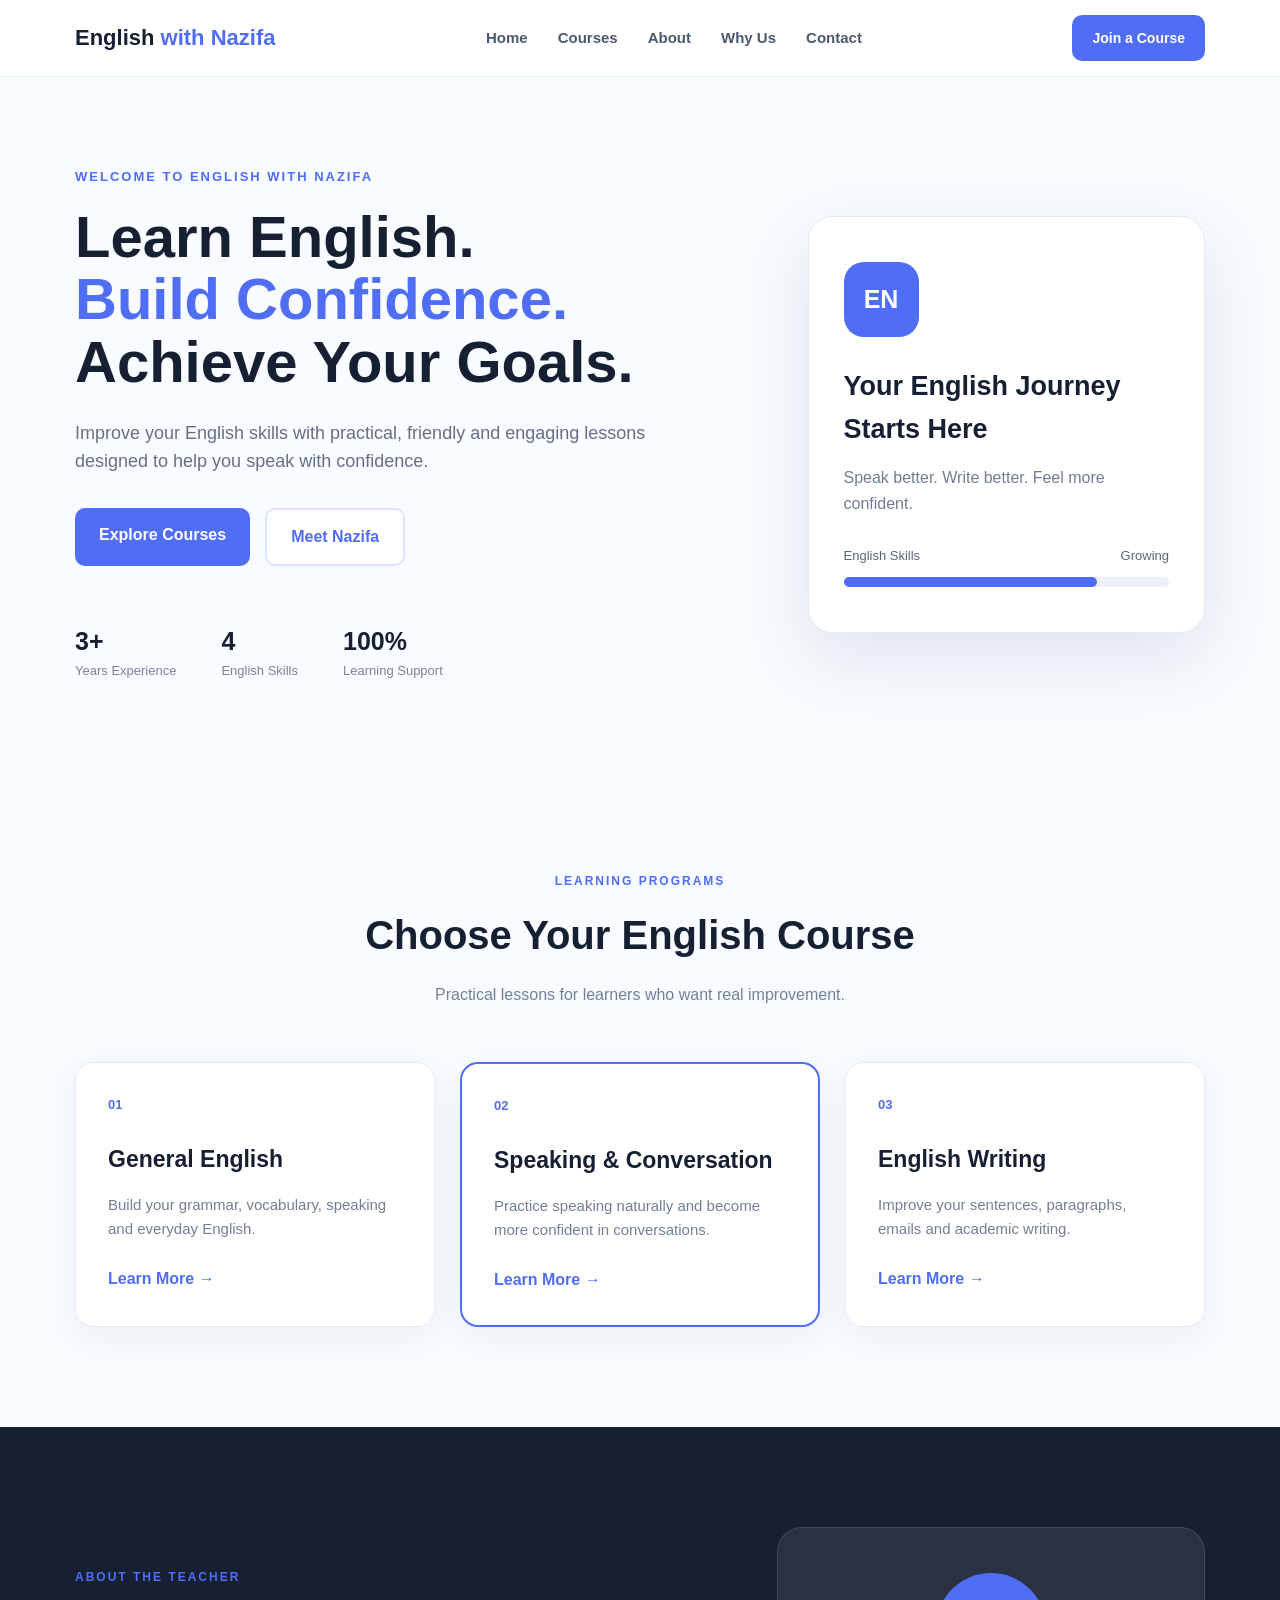
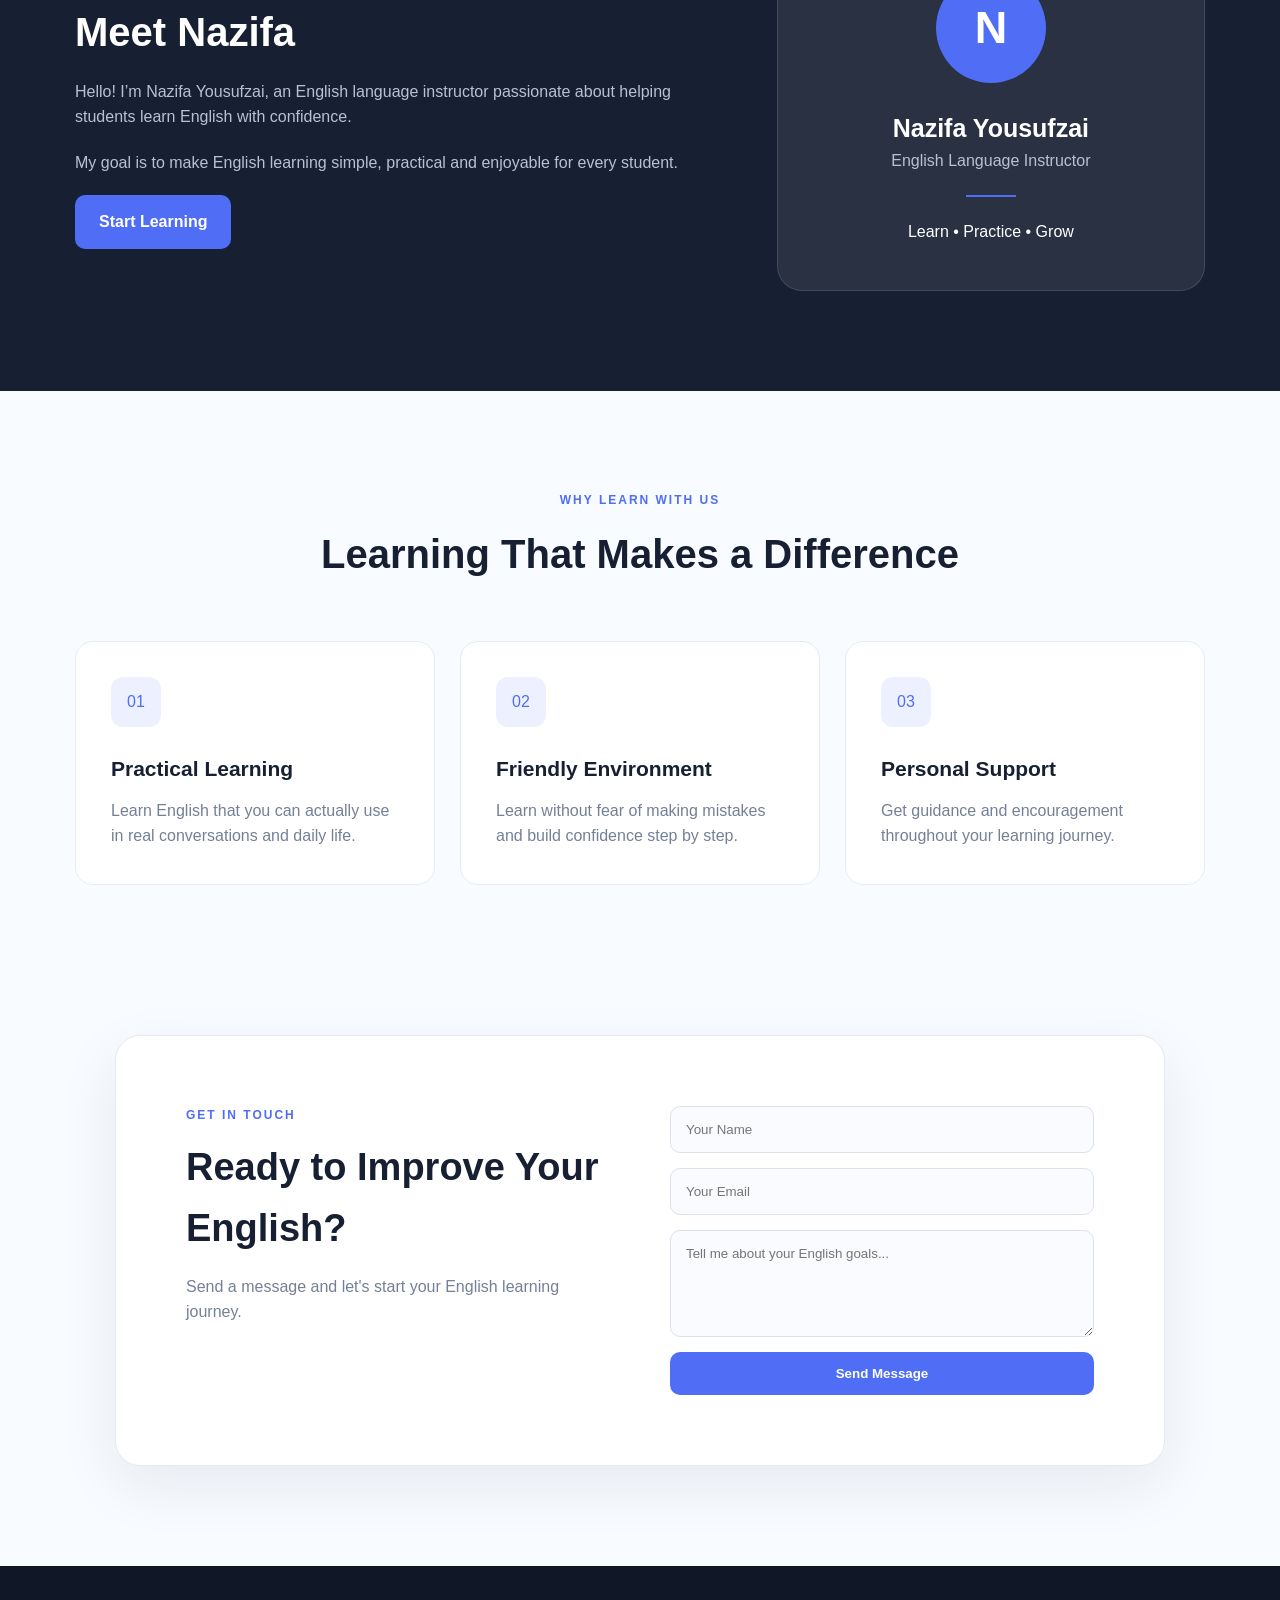
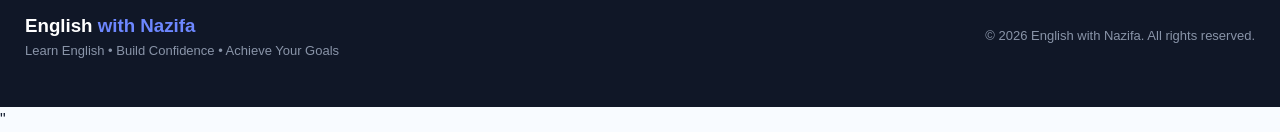
==== index.html @ 791218b2 "Add files via upload" ====
<!DOCTYPE html>
<html lang="en">
<head>
    <meta charset="UTF-8">
    <meta name="viewport" content="width=device-width, initial-scale=1.0">

    <title>English with Nazifa</title>

    <link rel="stylesheet" href="style.css">
</head>

<body>

    <!-- Navigation -->
    <header class="header">
        <nav class="navbar">

            <a href="#" class="logo">
                English <span>with Nazifa</span>
            </a>

            <ul class="nav-links">
                <li><a href="#home">Home</a></li>
                <li><a href="#courses">Courses</a></li>
                <li><a href="#about">About</a></li>
                <li><a href="#features">Why Us</a></li>
                <li><a href="#contact">Contact</a></li>
            </ul>
            <button class="menu-toggle" aria-label="open Menu">
                <a href="#Courses" class="nav-button"> Join Course</a>
            </button>

            <a href="#contact" class="nav-button">
                Join a Course
            </a>

        </nav>
    </header>


    <!-- Hero Section -->
    <main>

        <section id="home" class="hero">

            <div class="hero-content">

                <p class="small-title">
                    WELCOME TO ENGLISH WITH NAZIFA
                </p>

                <h1>
                    Learn English.
                    <span>Build Confidence.</span>
                    Achieve Your Goals.
                </h1>

                <p class="hero-text">
                    Improve your English skills with practical,
                    friendly and engaging lessons designed to help
                    you speak with confidence.
                </p>

                <div class="hero-buttons">

                    <a href="#courses" class="btn primary-btn">
                        Explore Courses
                    </a>

                    <a href="#about" class="btn secondary-btn">
                        Meet Nazifa
                    </a>

                </div>

                <div class="hero-stats">

                    <div>
                        <strong>3+</strong>
                        <span>Years Experience</span>
                    </div>

                    <div>
                        <strong>4</strong>
                        <span>English Skills</span>
                    </div>

                    <div>
                        <strong>100%</strong>
                        <span>Learning Support</span>
                    </div>

                </div>

            </div>


            <div class="hero-card">

                <div class="card-icon">
                    EN
                </div>

                <h3>
                    Your English Journey Starts Here
                </h3>

                <p>
                    Speak better. Write better.
                    Feel more confident.
                </p>

                <div class="progress-box">

                    <div class="progress-title">
                        <span>English Skills</span>
                        <span>Growing</span>
                    </div>

                    <div class="progress">
                        <div class="progress-bar"></div>
                    </div>

                </div>

            </div>

        </section>


        <!-- Courses -->
        <section id="courses" class="section">

            <div class="section-heading">

                <p class="section-label">
                    LEARNING PROGRAMS
                </p>

                <h2>
                    Choose Your English Course
                </h2>

                <p>
                    Practical lessons for learners who want
                    real improvement.
                </p>

            </div>


            <div class="courses-grid">

                <article class="course-card">

                    <div class="course-number">
                        01
                    </div>

                    <h3>
                        General English
                    </h3>

                    <p>
                        Build your grammar, vocabulary,
                        speaking and everyday English.
                    </p>

                    <a href="#contact">
                        Learn More →
                    </a>

                </article>


                <article class="course-card featured">

                    <div class="course-number">
                        02
                    </div>

                    <h3>
                        Speaking & Conversation
                    </h3>

                    <p>
                        Practice speaking naturally and
                        become more confident in conversations.
                    </p>

                    <a href="#contact">
                        Learn More →
                    </a>

                </article>


                <article class="course-card">

                    <div class="course-number">
                        03
                    </div>

                    <h3>
                        English Writing
                    </h3>

                    <p>
                        Improve your sentences, paragraphs,
                        emails and academic writing.
                    </p>

                    <a href="#contact">
                        Learn More →
                    </a>

                </article>

            </div>

        </section>


        <!-- About -->
        <section id="about" class="about-section">

            <div class="about-content">

                <p class="section-label">
                    ABOUT THE TEACHER
                </p>

                <h2>
                    Meet Nazifa
                </h2>

                <p>
                    Hello! I’m Nazifa Yousufzai, an English
                    language instructor passionate about helping
                    students learn English with confidence.
                </p>

                <p>
                    My goal is to make English learning simple,
                    practical and enjoyable for every student.
                </p>

                <a href="#contact" class="btn primary-btn">
                    Start Learning
                </a>

            </div>


            <div class="about-card">

                <div class="teacher-circle">
                    N
                </div>

                <h3>
                    Nazifa Yousufzai
                </h3>

                <p>
                    English Language Instructor
                </p>

                <div class="teacher-line"></div>

                <span>
                    Learn • Practice • Grow
                </span>

            </div>

        </section>


        <!-- Why Us -->
        <section id="features" class="section">

            <div class="section-heading">

                <p class="section-label">
                    WHY LEARN WITH US
                </p>

                <h2>
                    Learning That Makes a Difference
                </h2>

            </div>


            <div class="features-grid">

                <div class="feature">

                    <div class="feature-icon">
                        01
                    </div>

                    <h3>
                        Practical Learning
                    </h3>

                    <p>
                        Learn English that you can actually
                        use in real conversations and daily life.
                    </p>

                </div>


                <div class="feature">

                    <div class="feature-icon">
                        02
                    </div>

                    <h3>
                        Friendly Environment
                    </h3>

                    <p>
                        Learn without fear of making mistakes
                        and build confidence step by step.
                    </p>

                </div>


                <div class="feature">

                    <div class="feature-icon">
                        03
                    </div>

                    <h3>
                        Personal Support
                    </h3>

                    <p>
                        Get guidance and encouragement throughout
                        your learning journey.
                    </p>

                </div>

            </div>

        </section>


        <!-- Contact -->
        <section id="contact" class="contact-section">

            <div class="contact-content">

                <p class="section-label">
                    GET IN TOUCH
                </p>

                <h2>
                    Ready to Improve Your English?
                </h2>

                <p>
                    Send a message and let's start your
                    English learning journey.
                </p>

            </div>


            <form class="contact-form">

                <input
                    type="text"
                    placeholder="Your Name"
                    required
                >

                <input
                    type="email"
                    placeholder="Your Email"
                    required
                >

                <textarea
                    placeholder="Tell me about your English goals..."
                    rows="5"
                    required
                ></textarea>

                <button type="submit" class="btn primary-btn">
                    Send Message
                </button>

            </form>

        </section>

    </main>


    <!-- Footer -->
    <footer class="footer">

        <div>
            <h3>
                English <span>with Nazifa</span>
            </h3>

            <p>
                Learn English • Build Confidence •
                Achieve Your Goals
            </p>
        </div>

        <p class="copyright">
            © 2026 English with Nazifa. All rights reserved.
        </p>

    </footer>


    <script src="script.js"></script> 


</body>
</html>"
---- style.css ----
* {
    margin: 0;
    padding: 0;
    box-sizing: border-box;
}

html {
    scroll-behavior: smooth;
}

body {
    font-family: Arial, Helvetica, sans-serif;
    background: #f8fbff;
    color: #172033;
    line-height: 1.6;
}

.header {
    background: white;
    border-bottom: 1px solid #e8eef7;
    position: sticky;
    top: 0;
    z-index: 1000;
}

.navbar {
    max-width: 1180px;
    margin: auto;
    min-height: 76px;
    padding: 0 25px;
    display: flex;
    align-items: center;
    justify-content: space-between;
    gap: 25px;
}

.logo {
    text-decoration: none;
    color: #172033;
    font-size: 22px;
    font-weight: 800;
}

.logo span {
    color: #4f6df5;
}

.nav-links {
    list-style: none;
    display: flex;
    gap: 30px;
}

.nav-links a {
    text-decoration: none;
    color: #4c5870;
    font-size: 15px;
    font-weight: 600;
}

.nav-links a:hover {
    color: #4f6df5;
}

.nav-button {
    text-decoration: none;
    background: #4f6df5;
    color: white;
    padding: 12px 20px;
    border-radius: 10px;
    font-size: 14px;
    font-weight: 700;
}

.hero {
    max-width: 1180px;
    min-height: 650px;
    margin: auto;
    padding: 90px 25px;
    display: grid;
    grid-template-columns: 1.25fr 0.75fr;
    align-items: center;
    gap: 70px;
}

.small-title {
    color: #4f6df5;
    font-size: 13px;
    font-weight: 800;
    letter-spacing: 2px;
    margin-bottom: 18px;
}

.hero h1 {
    color: #172033;
    font-size: 58px;
    line-height: 1.08;
    margin-bottom: 25px;
}

.hero h1 span {
    color: #4f6df5;
    display: block;
}

.hero-text {
    max-width: 590px;
    color: #667085;
    font-size: 18px;
    margin-bottom: 32px;
}

.hero-buttons {
    display: flex;
    gap: 15px;
}

.btn {
    display: inline-block;
    text-decoration: none;
    border-radius: 10px;
    padding: 14px 24px;
    font-weight: 700;
}

.primary-btn {
    background: #4f6df5;
    color: white;
}

.secondary-btn {
    background: white;
    color: #4f6df5;
    border: 2px solid #dce4ff;
}

.hero-stats {
    display: flex;
    gap: 45px;
    margin-top: 55px;
}

.hero-stats div {
    display: flex;
    flex-direction: column;
}

.hero-stats strong {
    font-size: 25px;
}

.hero-stats span {
    color: #7a8498;
    font-size: 13px;
}

.hero-card {
    background: white;
    border: 1px solid #e5eaf3;
    border-radius: 25px;
    padding: 45px 35px;
    box-shadow: 0 25px 70px rgba(39, 61, 100, 0.12);
}

.card-icon {
    width: 75px;
    height: 75px;
    display: flex;
    align-items: center;
    justify-content: center;
    border-radius: 20px;
    background: #4f6df5;
    color: white;
    font-size: 25px;
    font-weight: 800;
    margin-bottom: 28px;
}

.hero-card h3 {
    font-size: 27px;
    margin-bottom: 14px;
}

.hero-card p {
    color: #727d91;
    margin-bottom: 30px;
}

.progress-title {
    display: flex;
    justify-content: space-between;
    color: #59657a;
    font-size: 13px;
    margin-bottom: 10px;
}

.progress {
    height: 10px;
    background: #edf0f6;
    border-radius: 20px;
}

.progress-bar {
    width: 78%;
    height: 100%;
    background: #4f6df5;
    border-radius: 20px;
}

.section {
    max-width: 1180px;
    margin: auto;
    padding: 100px 25px;
}

.section-heading {
    max-width: 680px;
    margin: 0 auto 55px;
    text-align: center;
}

.section-label {
    color: #4f6df5;
    font-size: 12px;
    font-weight: 800;
    letter-spacing: 2px;
    margin-bottom: 12px;
}

.section-heading h2,
.about-content h2,
.contact-content h2 {
    font-size: 40px;
    margin-bottom: 15px;
}

.section-heading > p:last-child {
    color: #748096;
}

.courses-grid {
    display: grid;
    grid-template-columns: repeat(3, 1fr);
    gap: 25px;
}

.course-card {
    background: white;
    border: 1px solid #e6ebf4;
    border-radius: 18px;
    padding: 32px;
    box-shadow: 0 10px 35px rgba(30, 50, 80, 0.06);
}

.course-card.featured {
    border: 2px solid #4f6df5;
}

.course-number {
    color: #4f6df5;
    font-size: 13px;
    font-weight: 800;
    margin-bottom: 25px;
}

.course-card h3 {
    font-size: 23px;
    margin-bottom: 15px;
}

.course-card p {
    color: #737f93;
    font-size: 15px;
    margin-bottom: 25px;
}

.course-card a {
    color: #4f6df5;
    text-decoration: none;
    font-weight: 700;
}

.about-section {
    background: #172033;
    color: white;
    padding: 100px max(25px, calc((100% - 1130px) / 2));
    display: grid;
    grid-template-columns: 1fr 0.7fr;
    gap: 90px;
    align-items: center;
}

.about-content h2 {
    color: white;
}

.about-content > p:not(.section-label) {
    color: #b9c1d1;
    margin-bottom: 20px;
}

.about-card {
    background: rgba(255,255,255,0.08);
    border: 1px solid rgba(255,255,255,0.12);
    border-radius: 25px;
    padding: 45px;
    text-align: center;
}

.teacher-circle {
    width: 110px;
    height: 110px;
    margin: auto auto 25px;
    display: flex;
    align-items: center;
    justify-content: center;
    border-radius: 50%;
    background: #4f6df5;
    color: white;
    font-size: 45px;
    font-weight: 800;
}

.about-card h3 {
    font-size: 25px;
}

.about-card p {
    color: #b9c1d1;
}

.teacher-line {
    width: 50px;
    height: 2px;
    background: #4f6df5;
    margin: 22px auto;
}

.features-grid {
    display: grid;
    grid-template-columns: repeat(3, 1fr);
    gap: 25px;
}

.feature {
    background: white;
    border: 1px solid #e6ebf4;
    border-radius: 18px;
    padding: 35px;
}

.feature-icon {
    width: 50px;
    height: 50px;
    display: flex;
    align-items: center;
    justify-content: center;
    background: #edf1ff;
    color: #4f6df5;
    border-radius: 12px;
    margin-bottom: 25px;
}

.feature h3 {
    font-size: 21px;
    margin-bottom: 12px;
}

.feature p {
    color: #748096;
}

.contact-section {
    max-width: 1050px;
    margin: 50px auto 100px;
    padding: 70px;
    background: white;
    border: 1px solid #e4e9f2;
    border-radius: 25px;
    box-shadow: 0 20px 60px rgba(30,50,80,0.08);
    display: grid;
    grid-template-columns: 1fr 1fr;
    gap: 60px;
}

.contact-content h2 {
    font-size: 38px;
}

.contact-content > p:last-child {
    color: #748096;
}

.contact-form {
    display: flex;
    flex-direction: column;
    gap: 15px;
}

.contact-form input,
.contact-form textarea {
    width: 100%;
    padding: 15px;
    border: 1px solid #dce2ec;
    border-radius: 10px;
    background: #fafbfe;
    font-family: inherit;
    outline: none;
}

.contact-form input:focus,
.contact-form textarea:focus {
    border-color: #4f6df5;
}

.contact-form button {
    cursor: pointer;
    border: none;
}

.footer {
    background: #101727;
    color: white;
    padding: 45px 25px;
    display: flex;
    justify-content: space-between;
    align-items: center;
}

.footer h3 span {
    color: #6d87ff;
}

.footer p {
    color: #8994a8;
    font-size: 13px;
}

@media (max-width: 900px) {

    .nav-links {
        display: none;
    }

    .hero {
        grid-template-columns: 1fr;
    }

    .courses-grid,
    .features-grid {
        grid-template-columns: 1fr;
    }

    .about-section {
        grid-template-columns: 1fr;
    }

    .contact-section {
        grid-template-columns: 1fr;
        margin: 50px 25px;
    }

    .footer {
        flex-direction: column;
        text-align: center;
        gap: 20px;
    }
}

@media (max-width: 600px) {

    .hero h1 {
        font-size: 40px;
    }

    .hero-stats {
        gap: 20px;
        flex-wrap: wrap;
    }

    .section {
        padding: 70px 20px;
    }

    .section-heading h2 {
        font-size: 32px;
    }

    .about-section {
        padding: 70px 20px;
    }

    .contact-section {
        padding: 35px 22px;
    }
}
/* Mobile Menu */

.menu-toggle {
    display: none;
    background: #4f6df5;
    color: white;
    border: none;
    font-size: 24px;
    width: 45px;
    height: 45px;
    border-radius: 10px;
    cursor: pointer;
}

@media (max-width: 900px) {

    .navbar {
        position: relative;
    }

    .menu-toggle {
        display: flex;
        align-items: center;
        justify-content: center;
    }

    .nav-links {
        position: absolute;
        top: 76px;
        left: 20px;
        right: 20px;
        background: white;
        flex-direction: column;
        gap: 0;
        padding: 10px 0;
        border-radius: 15px;
        box-shadow: 0 15px 40px rgba(30, 50, 80, 0.15);
        display: none;
    }

    .nav-links.active {
        display: flex;
    }

    .nav-links li a {
        display: block;
        padding: 15px 20px;
    }

    .nav-button {
        display: none;
    }
}
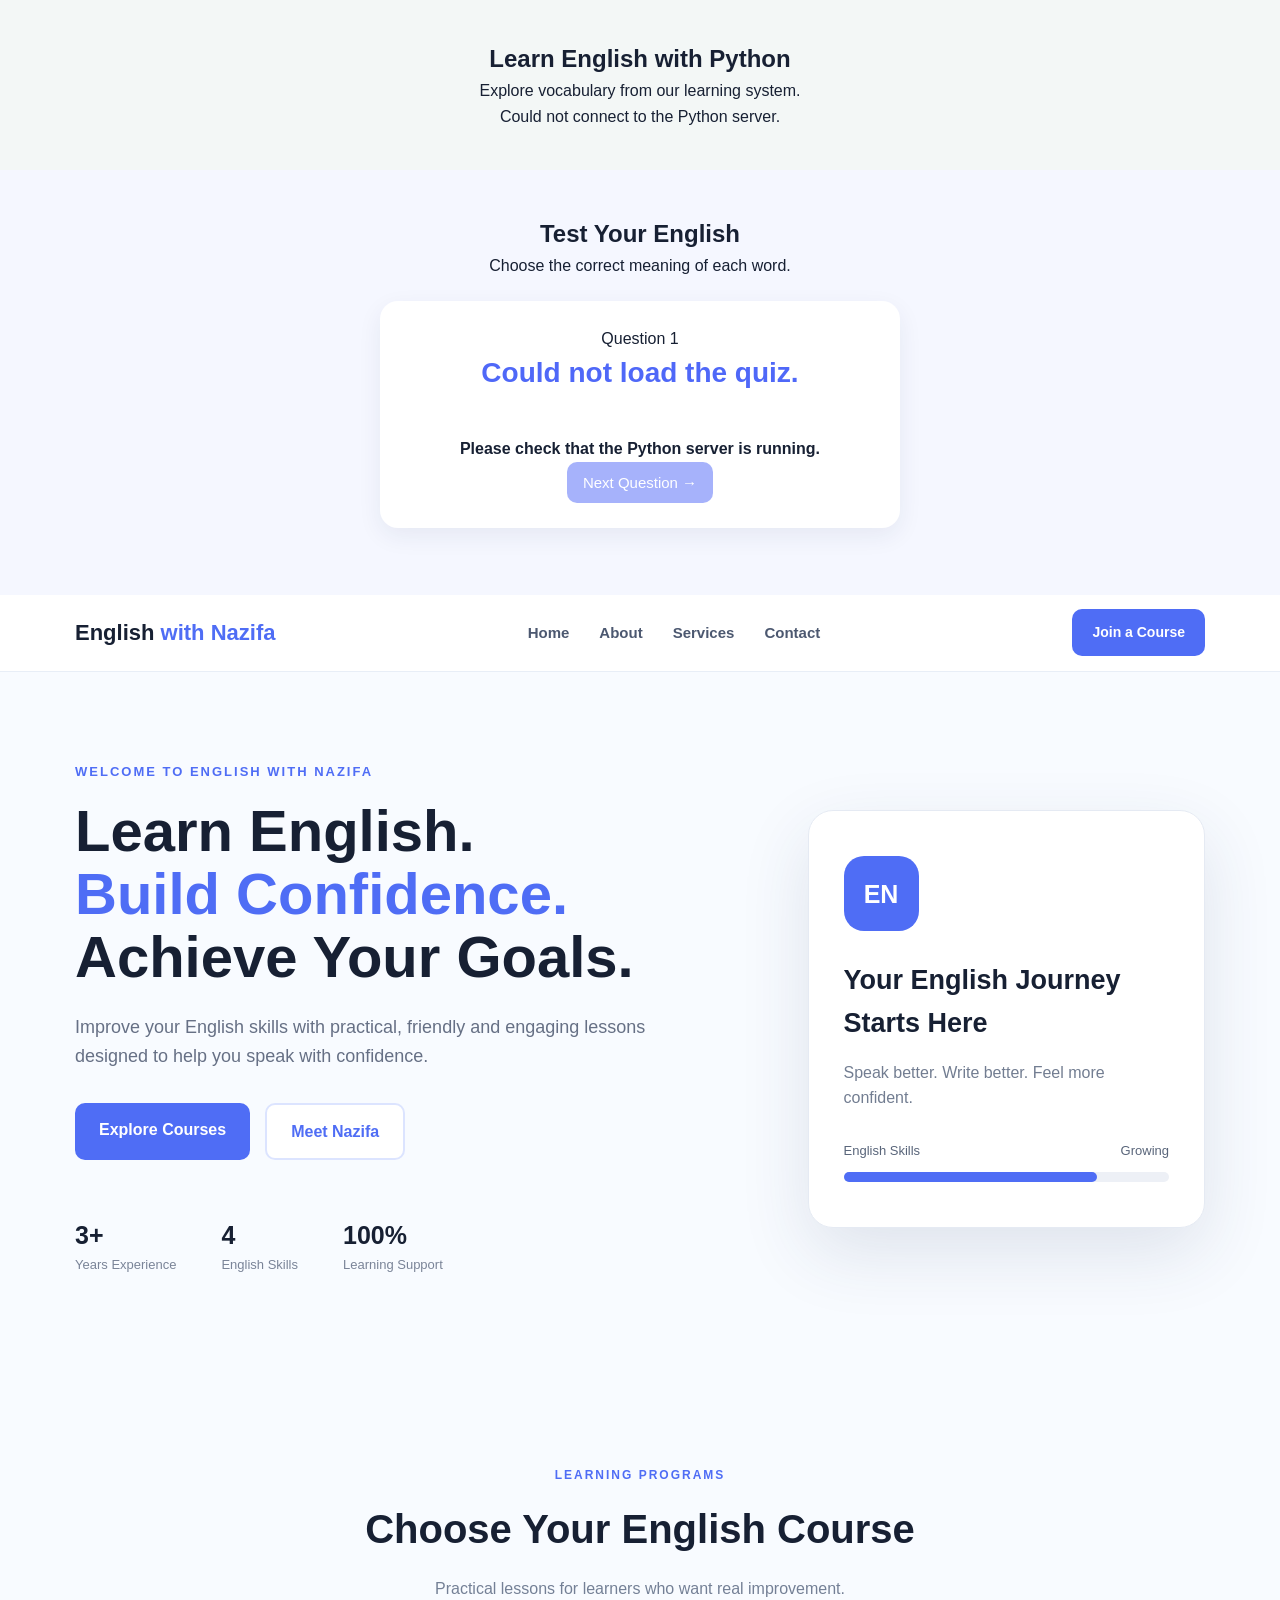
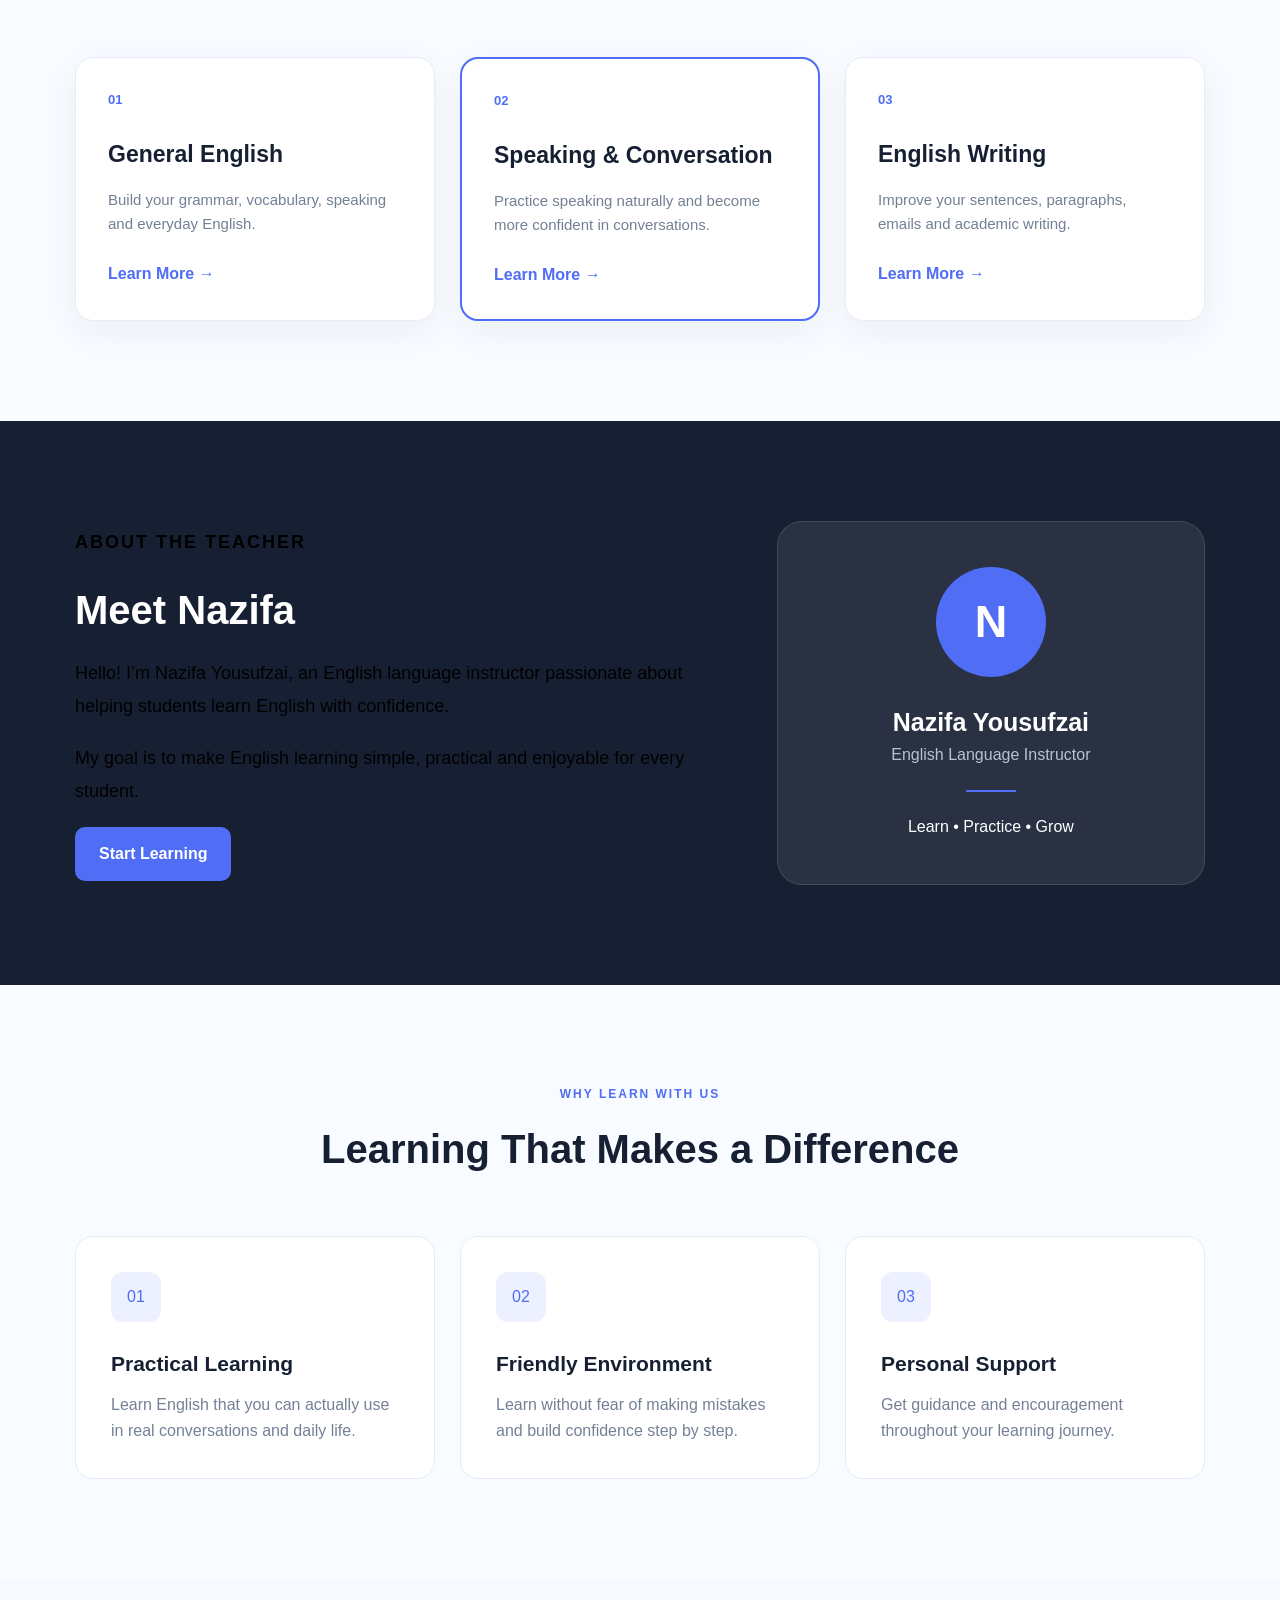
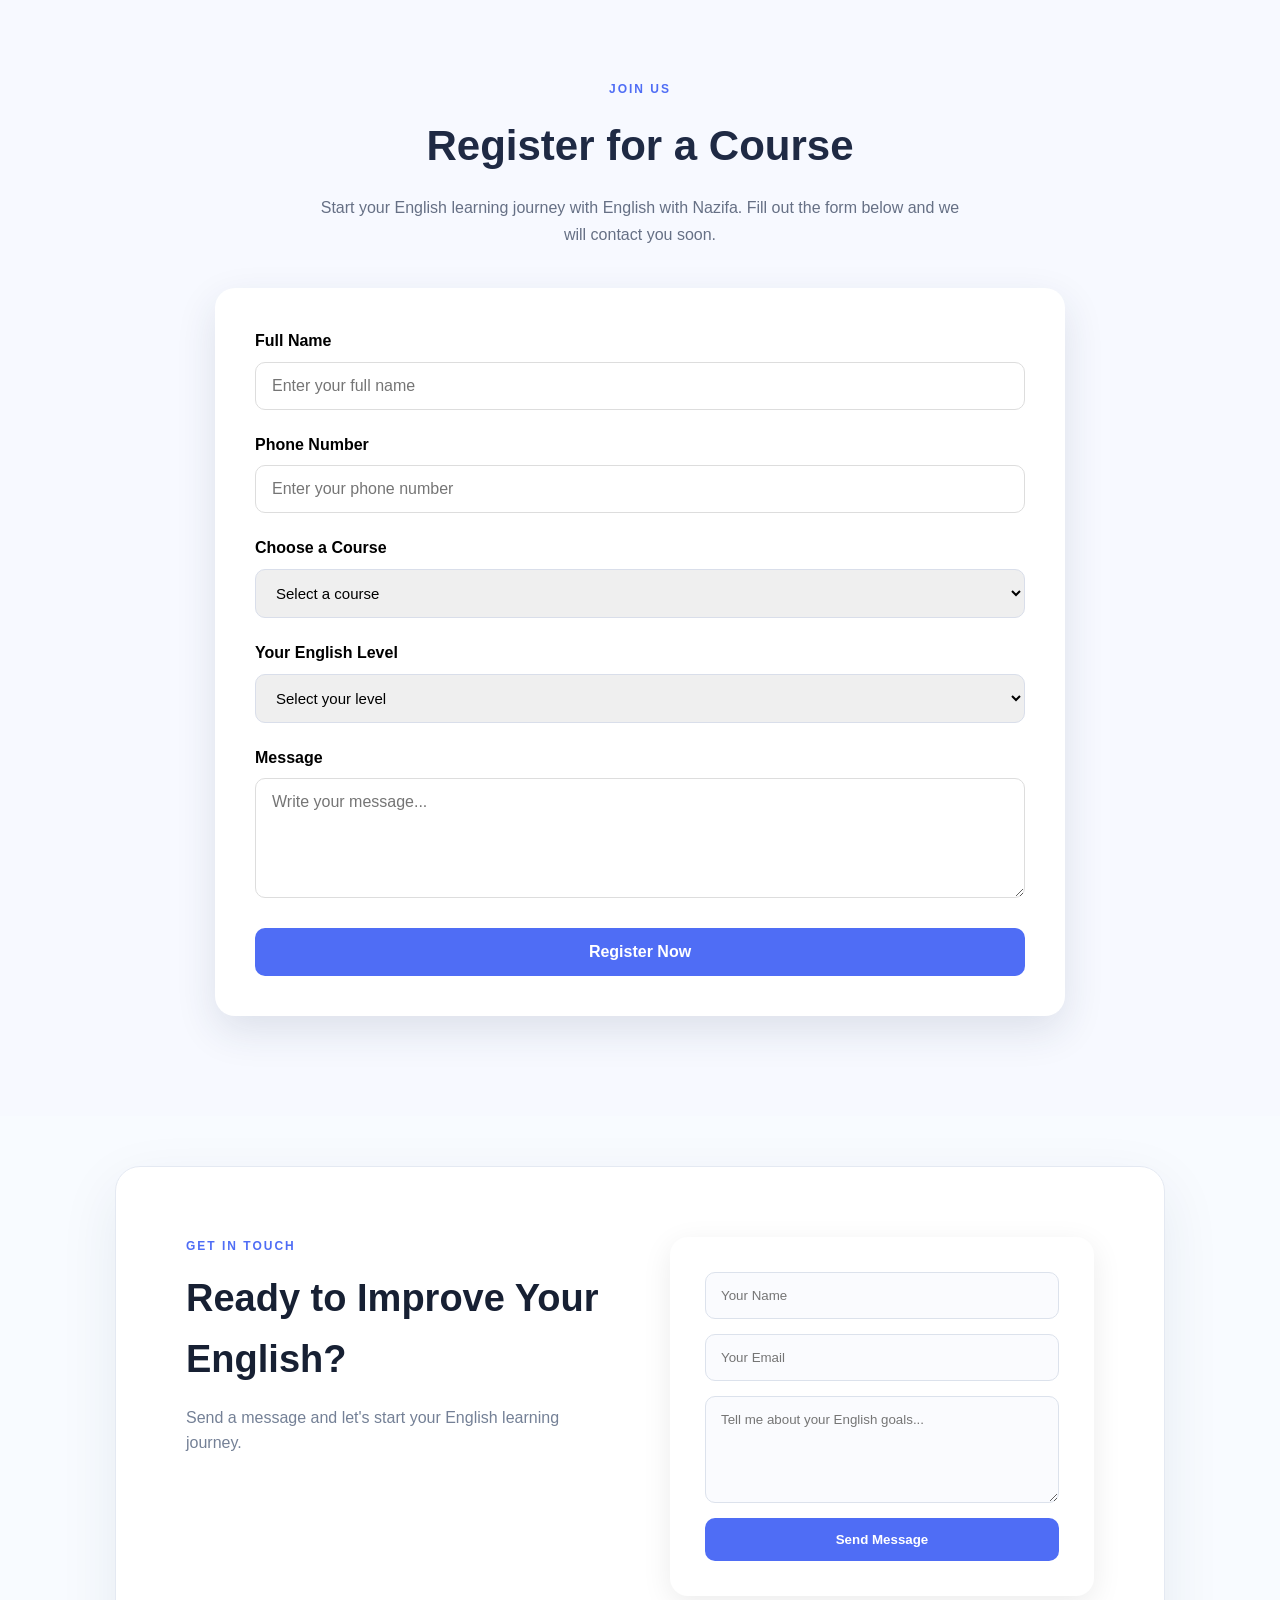
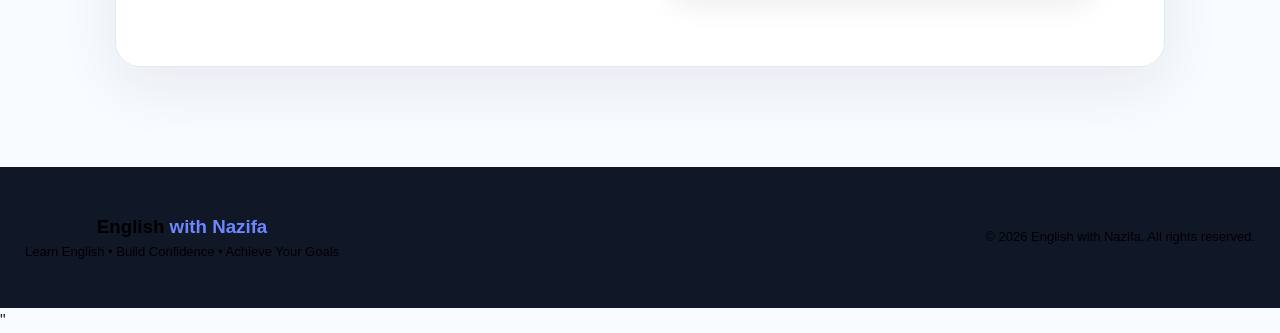
==== commit 612b7648: "Update English with Nazifa website" ====
--- a/index.html
+++ b/index.html
@@ -1,433 +1,794 @@
-<!DOCTYPE html>
-<html lang="en">
-<head>
-    <meta charset="UTF-8">
-    <meta name="viewport" content="width=device-width, initial-scale=1.0">
-
-    <title>English with Nazifa</title>
-
-    <link rel="stylesheet" href="style.css">
-</head>
-
-<body>
-
-    <!-- Navigation -->
-    <header class="header">
-        <nav class="navbar">
-
-            <a href="#" class="logo">
-                English <span>with Nazifa</span>
-            </a>
-
-            <ul class="nav-links">
-                <li><a href="#home">Home</a></li>
-                <li><a href="#courses">Courses</a></li>
-                <li><a href="#about">About</a></li>
-                <li><a href="#features">Why Us</a></li>
-                <li><a href="#contact">Contact</a></li>
-            </ul>
-            <button class="menu-toggle" aria-label="open Menu">
-                <a href="#Courses" class="nav-button"> Join Course</a>
-            </button>
-
-            <a href="#contact" class="nav-button">
-                Join a Course
-            </a>
-
-        </nav>
-    </header>
-
-
-    <!-- Hero Section -->
-    <main>
-
-        <section id="home" class="hero">
-
-            <div class="hero-content">
-
-                <p class="small-title">
-                    WELCOME TO ENGLISH WITH NAZIFA
-                </p>
-
-                <h1>
-                    Learn English.
-                    <span>Build Confidence.</span>
-                    Achieve Your Goals.
-                </h1>
-
-                <p class="hero-text">
-                    Improve your English skills with practical,
-                    friendly and engaging lessons designed to help
-                    you speak with confidence.
-                </p>
-
-                <div class="hero-buttons">
-
-                    <a href="#courses" class="btn primary-btn">
-                        Explore Courses
-                    </a>
-
-                    <a href="#about" class="btn secondary-btn">
-                        Meet Nazifa
-                    </a>
-
-                </div>
-
-                <div class="hero-stats">
-
-                    <div>
-                        <strong>3+</strong>
-                        <span>Years Experience</span>
-                    </div>
-
-                    <div>
-                        <strong>4</strong>
-                        <span>English Skills</span>
-                    </div>
-
-                    <div>
-                        <strong>100%</strong>
-                        <span>Learning Support</span>
-                    </div>
-
-                </div>
-
-            </div>
-
-
-            <div class="hero-card">
-
-                <div class="card-icon">
-                    EN
-                </div>
-
-                <h3>
-                    Your English Journey Starts Here
-                </h3>
-
-                <p>
-                    Speak better. Write better.
-                    Feel more confident.
-                </p>
-
-                <div class="progress-box">
-
-                    <div class="progress-title">
-                        <span>English Skills</span>
-                        <span>Growing</span>
-                    </div>
-
-                    <div class="progress">
-                        <div class="progress-bar"></div>
-                    </div>
-
-                </div>
-
-            </div>
-
-        </section>
-
-
-        <!-- Courses -->
-        <section id="courses" class="section">
-
-            <div class="section-heading">
-
-                <p class="section-label">
-                    LEARNING PROGRAMS
-                </p>
-
-                <h2>
-                    Choose Your English Course
-                </h2>
-
-                <p>
-                    Practical lessons for learners who want
-                    real improvement.
-                </p>
-
-            </div>
-
-
-            <div class="courses-grid">
-
-                <article class="course-card">
-
-                    <div class="course-number">
-                        01
-                    </div>
-
-                    <h3>
-                        General English
-                    </h3>
-
-                    <p>
-                        Build your grammar, vocabulary,
-                        speaking and everyday English.
-                    </p>
-
-                    <a href="#contact">
-                        Learn More →
-                    </a>
-
-                </article>
-
-
-                <article class="course-card featured">
-
-                    <div class="course-number">
-                        02
-                    </div>
-
-                    <h3>
-                        Speaking & Conversation
-                    </h3>
-
-                    <p>
-                        Practice speaking naturally and
-                        become more confident in conversations.
-                    </p>
-
-                    <a href="#contact">
-                        Learn More →
-                    </a>
-
-                </article>
-
-
-                <article class="course-card">
-
-                    <div class="course-number">
-                        03
-                    </div>
-
-                    <h3>
-                        English Writing
-                    </h3>
-
-                    <p>
-                        Improve your sentences, paragraphs,
-                        emails and academic writing.
-                    </p>
-
-                    <a href="#contact">
-                        Learn More →
-                    </a>
-
-                </article>
-
-            </div>
-
-        </section>
-
-
-        <!-- About -->
-        <section id="about" class="about-section">
-
-            <div class="about-content">
-
-                <p class="section-label">
-                    ABOUT THE TEACHER
-                </p>
-
-                <h2>
-                    Meet Nazifa
-                </h2>
-
-                <p>
-                    Hello! I’m Nazifa Yousufzai, an English
-                    language instructor passionate about helping
-                    students learn English with confidence.
-                </p>
-
-                <p>
-                    My goal is to make English learning simple,
-                    practical and enjoyable for every student.
-                </p>
-
-                <a href="#contact" class="btn primary-btn">
-                    Start Learning
-                </a>
-
-            </div>
-
-
-            <div class="about-card">
-
-                <div class="teacher-circle">
-                    N
-                </div>
-
-                <h3>
-                    Nazifa Yousufzai
-                </h3>
-
-                <p>
-                    English Language Instructor
-                </p>
-
-                <div class="teacher-line"></div>
-
-                <span>
-                    Learn • Practice • Grow
-                </span>
-
-            </div>
-
-        </section>
-
-
-        <!-- Why Us -->
-        <section id="features" class="section">
-
-            <div class="section-heading">
-
-                <p class="section-label">
-                    WHY LEARN WITH US
-                </p>
-
-                <h2>
-                    Learning That Makes a Difference
-                </h2>
-
-            </div>
-
-
-            <div class="features-grid">
-
-                <div class="feature">
-
-                    <div class="feature-icon">
-                        01
-                    </div>
-
-                    <h3>
-                        Practical Learning
-                    </h3>
-
-                    <p>
-                        Learn English that you can actually
-                        use in real conversations and daily life.
-                    </p>
-
-                </div>
-
-
-                <div class="feature">
-
-                    <div class="feature-icon">
-                        02
-                    </div>
-
-                    <h3>
-                        Friendly Environment
-                    </h3>
-
-                    <p>
-                        Learn without fear of making mistakes
-                        and build confidence step by step.
-                    </p>
-
-                </div>
-
-
-                <div class="feature">
-
-                    <div class="feature-icon">
-                        03
-                    </div>
-
-                    <h3>
-                        Personal Support
-                    </h3>
-
-                    <p>
-                        Get guidance and encouragement throughout
-                        your learning journey.
-                    </p>
-
-                </div>
-
-            </div>
-
-        </section>
-
-
-        <!-- Contact -->
-        <section id="contact" class="contact-section">
-
-            <div class="contact-content">
-
-                <p class="section-label">
-                    GET IN TOUCH
-                </p>
-
-                <h2>
-                    Ready to Improve Your English?
-                </h2>
-
-                <p>
-                    Send a message and let's start your
-                    English learning journey.
-                </p>
-
-            </div>
-
-
-            <form class="contact-form">
-
-                <input
-                    type="text"
-                    placeholder="Your Name"
-                    required
-                >
-
-                <input
-                    type="email"
-                    placeholder="Your Email"
-                    required
-                >
-
-                <textarea
-                    placeholder="Tell me about your English goals..."
-                    rows="5"
-                    required
-                ></textarea>
-
-                <button type="submit" class="btn primary-btn">
-                    Send Message
-                </button>
-
-            </form>
-
-        </section>
-
-    </main>
-
-
-    <!-- Footer -->
-    <footer class="footer">
-
-        <div>
-            <h3>
-                English <span>with Nazifa</span>
-            </h3>
-
-            <p>
-                Learn English • Build Confidence •
-                Achieve Your Goals
-            </p>
-        </div>
-
-        <p class="copyright">
-            © 2026 English with Nazifa. All rights reserved.
-        </p>
-
-    </footer>
-
-
-    <script src="script.js"></script> 
-
-
-</body>
-</html>"
+<!DOCTYPE html>
+<html lang="en">
+<head>
+    <meta charset="UTF-8">
+    <meta name="viewport" content="width=device-width, initial-scale=1.0">
+
+    <title>English with Nazifa</title>
+
+    <link rel="stylesheet" href="style.css">
+</head>
+
+<body>
+
+<section id="python-vocabulary" style="padding:40px 20px;background:#f3f7f6;text-align:center;">
+  <h2>Learn English with Python</h2>
+  <p>Explore vocabulary from our learning system.</p>
+  <div id="vocabulary-list">Loading vocabulary...</div>
+</section>
+
+<script>
+fetch("/api/vocabulary")
+  .then(response => {
+    if (!response.ok) throw new Error("Could not load vocabulary");
+    return response.json();
+  })
+  .then(words => {
+    const list = document.getElementById("vocabulary-list");
+    list.innerHTML = "";
+
+    words.forEach(item => {
+      const card = document.createElement("div");
+      card.style.cssText =
+        "background:white;padding:18px;margin:12px auto;max-width:500px;border-radius:12px;text-align:left;";
+
+      const word = document.createElement("h3");
+      word.textContent = item.word;
+
+      const meaning = document.createElement("p");
+      meaning.textContent = "Meaning: " + item.meaning;
+
+      const example = document.createElement("p");
+      example.textContent = "Example: " + item.example;
+
+      card.append(word, meaning, example);
+      list.appendChild(card);
+    });
+  })
+  .catch(() => {
+    document.getElementById("vocabulary-list").textContent =
+      "Could not connect to the Python server.";
+  });
+</script>
+<section id="vocabulary-quiz" class="quiz-section">
+  <h2>Test Your English</h2>
+  <p>Choose the correct meaning of each word.</p>
+
+  <div id="quiz-card">
+    <p id="question-number">Question 1</p>
+    <h3 id="quiz-word">Loading...</h3>
+    <div id="quiz-options"></div>
+    <p id="quiz-feedback" aria-live="polite"></p>
+    <button id="next-question" type="button" disabled>
+      Next Question →
+    </button>
+  </div>
+
+  <div id="quiz-result" hidden>
+    <h3>Quiz Completed!</h3>
+    <p id="final-score"></p>
+    <button id="restart-quiz" type="button">
+      Try Again
+    </button>
+  </div>
+</section>
+
+<style>
+  .quiz-section {
+    padding: 45px 20px;
+    background: #f5f7ff;
+    text-align: center;
+  }
+
+  #quiz-card,
+  #quiz-result {
+    max-width: 520px;
+    margin: 22px auto;
+    padding: 25px;
+    background: white;
+    border-radius: 18px;
+    box-shadow: 0 8px 25px #17255412;
+  }
+
+  #quiz-word {
+    font-size: 28px;
+    color: #4f68f8;
+  }
+
+  #quiz-options {
+    display: grid;
+    gap: 10px;
+    margin: 20px 0;
+  }
+
+  #quiz-options button,
+  #next-question,
+  #restart-quiz {
+    padding: 12px 16px;
+    border: 1px solid #d9def5;
+    border-radius: 10px;
+    background: white;
+    cursor: pointer;
+    font-size: 15px;
+  }
+
+  #quiz-options button:hover,
+  #next-question:not(:disabled):hover,
+  #restart-quiz:hover {
+    background: #eef1ff;
+  }
+
+  #next-question,
+  #restart-quiz {
+    background: #4f68f8;
+    color: white;
+    border: none;
+  }
+
+  #next-question:disabled {
+    opacity: 0.5;
+    cursor: not-allowed;
+  }
+
+  #quiz-feedback {
+    min-height: 24px;
+    font-weight: bold;
+  }
+</style>
+
+<script>
+(async function () {
+  const wordElement = document.getElementById("quiz-word");
+  const optionsElement = document.getElementById("quiz-options");
+  const feedbackElement = document.getElementById("quiz-feedback");
+  const numberElement = document.getElementById("question-number");
+  const nextButton = document.getElementById("next-question");
+  const cardElement = document.getElementById("quiz-card");
+  const resultElement = document.getElementById("quiz-result");
+
+  let questions = [];
+  let current = 0;
+  let score = 0;
+  let answered = false;
+
+  function shuffle(items) {
+    return [...items].sort(() => Math.random() - 0.5);
+  }
+
+  function showQuestion() {
+    answered = false;
+    feedbackElement.textContent = "";
+    optionsElement.innerHTML = "";
+    nextButton.disabled = true;
+    nextButton.textContent =
+      current === questions.length - 1
+        ? "See My Result"
+        : "Next Question →";
+
+    const question = questions[current];
+    numberElement.textContent =
+      `Question ${current + 1} of ${questions.length}`;
+    wordElement.textContent = question.word;
+
+    const wrongAnswers = shuffle(
+      questions
+        .filter(item => item.word !== question.word)
+        .map(item => item.meaning)
+        .filter((meaning, index, all) =>
+          meaning && meaning !== question.meaning &&
+          all.indexOf(meaning) === index
+        )
+    ).slice(0, 3);
+
+    const options = shuffle([
+      question.meaning,
+      ...wrongAnswers
+    ]);
+
+    options.forEach(meaning => {
+      const button = document.createElement("button");
+      button.type = "button";
+      button.textContent = meaning;
+
+      button.addEventListener("click", () => {
+        if (answered) return;
+        answered = true;
+
+        if (meaning === question.meaning) {
+          score++;
+          feedbackElement.textContent = "Correct! Well done! 🎉";
+        } else {
+          feedbackElement.textContent =
+            "Not quite. Correct answer: " + question.meaning;
+        }
+
+        nextButton.disabled = false;
+        optionsElement.querySelectorAll("button").forEach(option => {
+          option.disabled = true;
+        });
+      });
+
+      optionsElement.appendChild(button);
+    });
+  }
+
+  async function startQuiz() {
+    try {
+      const response = await fetch("/api/vocabulary");
+      if (!response.ok) throw new Error("Vocabulary unavailable");
+
+      const vocabulary = await response.json();
+      const usable = vocabulary.filter(
+        item => item.word && item.meaning
+      );
+
+      if (usable.length < 2) {
+        throw new Error("Not enough vocabulary");
+      }
+
+      questions = shuffle(usable).slice(0, Math.min(10, usable.length));
+      current = 0;
+      score = 0;
+      cardElement.hidden = false;
+      resultElement.hidden = true;
+      showQuestion();
+    } catch (error) {
+      wordElement.textContent = "Could not load the quiz.";
+      feedbackElement.textContent =
+        "Please check that the Python server is running.";
+    }
+  }
+
+  nextButton.addEventListener("click", async () => {
+    if (!answered) return;
+
+    current++;
+
+    if (current < questions.length) {
+      showQuestion();
+      return;
+    }
+
+    cardElement.hidden = true;
+    resultElement.hidden = false;
+    document.getElementById("final-score").textContent =
+      `Your score: ${score} / ${questions.length}`;
+
+    try {
+      await fetch("/api/quiz-result", {
+        method: "POST",
+        headers: { "Content-Type": "application/json" },
+        body: JSON.stringify({
+          score,
+          total: questions.length
+        })
+      });
+    } catch (error) {
+      console.error("Could not save quiz result:", error);
+    }
+  });
+
+  document.getElementById("restart-quiz")
+    .addEventListener("click", startQuiz);
+
+  await startQuiz();
+})();
+</script>
+
+</body>
+
+
+    <!-- Navigation -->
+    <header class="header">
+        <nav class="navbar">
+
+            <a href="#" class="logo">
+                English <span>with Nazifa</span>
+            </a>
+
+            <ul class="nav-links">
+                <a href="index.html">Home</a>
+<a href="about.html">About</a>
+<a href="services.html">Services</a>
+<a href="contact.html">Contact</a>
+            </ul>
+            <button class="menu-toggle" aria-label="open Menu">
+                <a href="#Courses" class="nav-button"> Join Course</a>
+            </button>
+
+            <a href="#contact" class="nav-button">
+                Join a Course
+            </a>
+
+        </nav>
+    </header>
+
+
+    <!-- Hero Section -->
+    <main>
+
+        <section id="home" class="hero">
+
+            <div class="hero-content">
+
+                <p class="small-title">
+                    WELCOME TO ENGLISH WITH NAZIFA
+                </p>
+
+                <h1>
+                    Learn English.
+                    <span>Build Confidence.</span>
+                    Achieve Your Goals.
+                </h1>
+
+                <p class="hero-text">
+                    Improve your English skills with practical,
+                    friendly and engaging lessons designed to help
+                    you speak with confidence.
+                </p>
+
+                <div class="hero-buttons">
+
+                    <a href="#courses" class="btn primary-btn">
+                        Explore Courses
+                    </a>
+
+                    <a href="#about" class="btn secondary-btn">
+                        Meet Nazifa
+                    </a>
+
+                </div>
+
+                <div class="hero-stats">
+
+                    <div>
+                        <strong>3+</strong>
+                        <span>Years Experience</span>
+                    </div>
+
+                    <div>
+                        <strong>4</strong>
+                        <span>English Skills</span>
+                    </div>
+
+                    <div>
+                        <strong>100%</strong>
+                        <span>Learning Support</span>
+                    </div>
+
+                </div>
+
+            </div>
+
+
+            <div class="hero-card">
+
+                <div class="card-icon">
+                    EN
+                </div>
+
+                <h3>
+                    Your English Journey Starts Here
+                </h3>
+
+                <p>
+                    Speak better. Write better.
+                    Feel more confident.
+                </p>
+
+                <div class="progress-box">
+
+                    <div class="progress-title">
+                        <span>English Skills</span>
+                        <span>Growing</span>
+                    </div>
+
+                    <div class="progress">
+                        <div class="progress-bar"></div>
+                    </div>
+
+                </div>
+
+            </div>
+
+        </section>
+
+
+        <!-- Courses -->
+        <section id="courses" class="section">
+
+            <div class="section-heading">
+
+                <p class="section-label">
+                    LEARNING PROGRAMS
+                </p>
+
+                <h2>
+                    Choose Your English Course
+                </h2>
+
+                <p>
+                    Practical lessons for learners who want
+                    real improvement.
+                </p>
+
+            </div>
+
+
+            <div class="courses-grid">
+
+                <article class="course-card">
+
+                    <div class="course-number">
+                        01
+                    </div>
+
+                    <h3>
+                        General English
+                    </h3>
+
+                    <p>
+                        Build your grammar, vocabulary,
+                        speaking and everyday English.
+                    </p>
+
+                    <a href="#contact">
+                        Learn More →
+                    </a>
+
+                </article>
+
+
+                <article class="course-card featured">
+
+                    <div class="course-number">
+                        02
+                    </div>
+
+                    <h3>
+                        Speaking & Conversation
+                    </h3>
+
+                    <p>
+                        Practice speaking naturally and
+                        become more confident in conversations.
+                    </p>
+
+                    <a href="#contact">
+                        Learn More →
+                    </a>
+
+                </article>
+
+
+                <article class="course-card">
+
+                    <div class="course-number">
+                        03
+                    </div>
+
+                    <h3>
+                        English Writing
+                    </h3>
+
+                    <p>
+                        Improve your sentences, paragraphs,
+                        emails and academic writing.
+                    </p>
+
+                    <a href="#contact">
+                        Learn More →
+                    </a>
+
+                </article>
+
+            </div>
+
+        </section>
+
+
+        <!-- About -->
+        <section id="about" class="about-section">
+
+            <div class="about-content">
+
+                <p class="section-label">
+                    ABOUT THE TEACHER
+                </p>
+
+                <h2>
+                    Meet Nazifa
+                </h2>
+
+                <p>
+                    Hello! I’m Nazifa Yousufzai, an English
+                    language instructor passionate about helping
+                    students learn English with confidence.
+                </p>
+
+                <p>
+                    My goal is to make English learning simple,
+                    practical and enjoyable for every student.
+                </p>
+
+                <a href="#contact" class="btn primary-btn">
+                    Start Learning
+                </a>
+
+            </div>
+
+
+            <div class="about-card">
+
+                <div class="teacher-circle">
+                    N
+                </div>
+
+                <h3>
+                    Nazifa Yousufzai
+                </h3>
+
+                <p>
+                    English Language Instructor
+                </p>
+
+                <div class="teacher-line"></div>
+
+                <span>
+                    Learn • Practice • Grow
+                </span>
+
+            </div>
+
+        </section>
+
+
+        <!-- Why Us -->
+        <section id="features" class="section">
+
+            <div class="section-heading">
+
+                <p class="section-label">
+                    WHY LEARN WITH US
+                </p>
+
+                <h2>
+                    Learning That Makes a Difference
+                </h2>
+
+            </div>
+
+
+            <div class="features-grid">
+
+                <div class="feature">
+
+                    <div class="feature-icon">
+                        01
+                    </div>
+
+                    <h3>
+                        Practical Learning
+                    </h3>
+
+                    <p>
+                        Learn English that you can actually
+                        use in real conversations and daily life.
+                    </p>
+
+                </div>
+
+
+                <div class="feature">
+
+                    <div class="feature-icon">
+                        02
+                    </div>
+
+                    <h3>
+                        Friendly Environment
+                    </h3>
+
+                    <p>
+                        Learn without fear of making mistakes
+                        and build confidence step by step.
+                    </p>
+
+                </div>
+
+
+                <div class="feature">
+
+                    <div class="feature-icon">
+                        03
+                    </div>
+
+                    <h3>
+                        Personal Support
+                    </h3>
+
+                    <p>
+                        Get guidance and encouragement throughout
+                        your learning journey.
+                    </p>
+
+                </div>
+
+            </div>
+
+        </section>
+
+
+      <!-- Registration -->
+<section id="register" class="registration-section">
+
+    <div class="registration-content">
+
+        <p class="section-label">JOIN US</p>
+
+        <h2>Register for a Course</h2>
+
+        <p>
+            Start your English learning journey with English with Nazifa.
+            Fill out the form below and we will contact you soon.
+        </p>
+
+        <form
+    class="registration-form"
+    action="https://formspree.io/f/mjygygde"
+    method="POST" 
+
+>
+
+            <div class="form-group">
+                <label for="full-name">Full Name</label>
+                <input
+                    type="text"
+                    id="full-name"
+                    name="full-name"
+                    placeholder="Enter your full name"
+                    required
+                >
+            </div>
+
+            <div class="form-group">
+                <label for="phone">Phone Number</label>
+                <input
+                    type="tel"
+                    id="phone"
+                    name="phone"
+                    placeholder="Enter your phone number"
+                    required
+                >
+            </div>
+
+            <div class="form-group">
+                <label for="course">Choose a Course</label>
+
+                <select id="course" name="course" required>
+                    <option value="">Select a course</option>
+                    <option value="general-english">General English</option>
+                    <option value="spoken-english">Spoken English</option>
+                    <option value="english-grammar">English Grammar</option>
+                    <option value="four-skills">Four Skills of English</option>
+                </select>
+            </div>
+
+            <div class="form-group">
+                <label for="level">Your English Level</label>
+
+                <select id="level" name="level" required>
+                    <option value="">Select your level</option>
+                    <option value="beginner">Beginner</option>
+                    <option value="elementary">Elementary</option>
+                    <option value="intermediate">Intermediate</option>
+                    <option value="upper-intermediate">Upper-Intermediate</option>
+                    <option value="advanced">Advanced</option>
+                </select>
+            </div>
+
+            <div class="form-group">
+                <label for="message">Message</label>
+
+                <textarea
+                    id="message"
+                    name="message"
+                    rows="5"
+                    placeholder="Write your message..."
+                ></textarea>
+            </div>
+
+            <button type="submit" class="register-button">
+                Register Now
+            </button>
+            <div id="registration-message" class="registration-message">
+    🎉 Registration Successful!
+    <br>
+    Thank you for choosing English with Nazifa. 🌸
+    <br>
+    We will contact you soon.
+</div>
+
+        </form>
+
+    </div>
+
+</section> 
+        <!-- Contact -->
+        <section id="contact" class="contact-section">
+
+            <div class="contact-content">
+
+                <p class="section-label">
+                    GET IN TOUCH
+                </p>
+
+                <h2>
+                    Ready to Improve Your English?
+                </h2>
+
+                <p>
+                    Send a message and let's start your
+                    English learning journey.
+                </p>
+
+            </div>
+
+
+            <form class="contact-form">
+
+                <input
+                    type="text"
+                    placeholder="Your Name"
+                    required
+                >
+
+                <input
+                    type="email"
+                    placeholder="Your Email"
+                    required
+                >
+
+                <textarea
+                    placeholder="Tell me about your English goals..."
+                    rows="5"
+                    required
+                ></textarea>
+
+                <button type="submit" class="btn primary-btn">
+                    Send Message
+                </button>
+
+            </form>
+
+        </section>
+
+    </main>
+
+
+    <!-- Footer -->
+    <footer class="footer">
+
+        <div>
+            <h3>
+                English <span>with Nazifa</span>
+            </h3>
+
+            <p>
+                Learn English • Build Confidence •
+                Achieve Your Goals
+            </p>
+        </div>
+
+        <p class="copyright">
+            © 2026 English with Nazifa. All rights reserved.
+        </p>
+
+    </footer>
+
+
+    <script src="script.js"></script> 
+
+
+</body>
+</html>"
--- a/style.css
+++ b/style.css
@@ -1,549 +1,964 @@
-* {
-    margin: 0;
-    padding: 0;
-    box-sizing: border-box;
-}
-
-html {
-    scroll-behavior: smooth;
-}
-
-body {
-    font-family: Arial, Helvetica, sans-serif;
-    background: #f8fbff;
-    color: #172033;
-    line-height: 1.6;
-}
-
-.header {
-    background: white;
-    border-bottom: 1px solid #e8eef7;
-    position: sticky;
-    top: 0;
-    z-index: 1000;
-}
-
-.navbar {
-    max-width: 1180px;
-    margin: auto;
-    min-height: 76px;
-    padding: 0 25px;
-    display: flex;
-    align-items: center;
-    justify-content: space-between;
-    gap: 25px;
-}
-
-.logo {
-    text-decoration: none;
-    color: #172033;
-    font-size: 22px;
-    font-weight: 800;
-}
-
-.logo span {
-    color: #4f6df5;
-}
-
-.nav-links {
-    list-style: none;
-    display: flex;
-    gap: 30px;
-}
-
-.nav-links a {
-    text-decoration: none;
-    color: #4c5870;
-    font-size: 15px;
-    font-weight: 600;
-}
-
-.nav-links a:hover {
-    color: #4f6df5;
-}
-
-.nav-button {
-    text-decoration: none;
-    background: #4f6df5;
-    color: white;
-    padding: 12px 20px;
-    border-radius: 10px;
-    font-size: 14px;
-    font-weight: 700;
-}
-
-.hero {
-    max-width: 1180px;
-    min-height: 650px;
-    margin: auto;
-    padding: 90px 25px;
-    display: grid;
-    grid-template-columns: 1.25fr 0.75fr;
-    align-items: center;
-    gap: 70px;
-}
-
-.small-title {
-    color: #4f6df5;
-    font-size: 13px;
-    font-weight: 800;
-    letter-spacing: 2px;
-    margin-bottom: 18px;
-}
-
-.hero h1 {
-    color: #172033;
-    font-size: 58px;
-    line-height: 1.08;
-    margin-bottom: 25px;
-}
-
-.hero h1 span {
-    color: #4f6df5;
-    display: block;
-}
-
-.hero-text {
-    max-width: 590px;
-    color: #667085;
-    font-size: 18px;
-    margin-bottom: 32px;
-}
-
-.hero-buttons {
-    display: flex;
-    gap: 15px;
-}
-
-.btn {
-    display: inline-block;
-    text-decoration: none;
-    border-radius: 10px;
-    padding: 14px 24px;
-    font-weight: 700;
-}
-
-.primary-btn {
-    background: #4f6df5;
-    color: white;
-}
-
-.secondary-btn {
-    background: white;
-    color: #4f6df5;
-    border: 2px solid #dce4ff;
-}
-
-.hero-stats {
-    display: flex;
-    gap: 45px;
-    margin-top: 55px;
-}
-
-.hero-stats div {
-    display: flex;
-    flex-direction: column;
-}
-
-.hero-stats strong {
-    font-size: 25px;
-}
-
-.hero-stats span {
-    color: #7a8498;
-    font-size: 13px;
-}
-
-.hero-card {
-    background: white;
-    border: 1px solid #e5eaf3;
-    border-radius: 25px;
-    padding: 45px 35px;
-    box-shadow: 0 25px 70px rgba(39, 61, 100, 0.12);
-}
-
-.card-icon {
-    width: 75px;
-    height: 75px;
-    display: flex;
-    align-items: center;
-    justify-content: center;
-    border-radius: 20px;
-    background: #4f6df5;
-    color: white;
-    font-size: 25px;
-    font-weight: 800;
-    margin-bottom: 28px;
-}
-
-.hero-card h3 {
-    font-size: 27px;
-    margin-bottom: 14px;
-}
-
-.hero-card p {
-    color: #727d91;
-    margin-bottom: 30px;
-}
-
-.progress-title {
-    display: flex;
-    justify-content: space-between;
-    color: #59657a;
-    font-size: 13px;
-    margin-bottom: 10px;
-}
-
-.progress {
-    height: 10px;
-    background: #edf0f6;
-    border-radius: 20px;
-}
-
-.progress-bar {
-    width: 78%;
-    height: 100%;
-    background: #4f6df5;
-    border-radius: 20px;
-}
-
-.section {
-    max-width: 1180px;
-    margin: auto;
-    padding: 100px 25px;
-}
-
-.section-heading {
-    max-width: 680px;
-    margin: 0 auto 55px;
-    text-align: center;
-}
-
-.section-label {
-    color: #4f6df5;
-    font-size: 12px;
-    font-weight: 800;
-    letter-spacing: 2px;
-    margin-bottom: 12px;
-}
-
-.section-heading h2,
-.about-content h2,
-.contact-content h2 {
-    font-size: 40px;
-    margin-bottom: 15px;
-}
-
-.section-heading > p:last-child {
-    color: #748096;
-}
-
-.courses-grid {
-    display: grid;
-    grid-template-columns: repeat(3, 1fr);
-    gap: 25px;
-}
-
-.course-card {
-    background: white;
-    border: 1px solid #e6ebf4;
-    border-radius: 18px;
-    padding: 32px;
-    box-shadow: 0 10px 35px rgba(30, 50, 80, 0.06);
-}
-
-.course-card.featured {
-    border: 2px solid #4f6df5;
-}
-
-.course-number {
-    color: #4f6df5;
-    font-size: 13px;
-    font-weight: 800;
-    margin-bottom: 25px;
-}
-
-.course-card h3 {
-    font-size: 23px;
-    margin-bottom: 15px;
-}
-
-.course-card p {
-    color: #737f93;
-    font-size: 15px;
-    margin-bottom: 25px;
-}
-
-.course-card a {
-    color: #4f6df5;
-    text-decoration: none;
-    font-weight: 700;
-}
-
-.about-section {
-    background: #172033;
-    color: white;
-    padding: 100px max(25px, calc((100% - 1130px) / 2));
-    display: grid;
-    grid-template-columns: 1fr 0.7fr;
-    gap: 90px;
-    align-items: center;
-}
-
-.about-content h2 {
-    color: white;
-}
-
-.about-content > p:not(.section-label) {
-    color: #b9c1d1;
-    margin-bottom: 20px;
-}
-
-.about-card {
-    background: rgba(255,255,255,0.08);
-    border: 1px solid rgba(255,255,255,0.12);
-    border-radius: 25px;
-    padding: 45px;
-    text-align: center;
-}
-
-.teacher-circle {
-    width: 110px;
-    height: 110px;
-    margin: auto auto 25px;
-    display: flex;
-    align-items: center;
-    justify-content: center;
-    border-radius: 50%;
-    background: #4f6df5;
-    color: white;
-    font-size: 45px;
-    font-weight: 800;
-}
-
-.about-card h3 {
-    font-size: 25px;
-}
-
-.about-card p {
-    color: #b9c1d1;
-}
-
-.teacher-line {
-    width: 50px;
-    height: 2px;
-    background: #4f6df5;
-    margin: 22px auto;
-}
-
-.features-grid {
-    display: grid;
-    grid-template-columns: repeat(3, 1fr);
-    gap: 25px;
-}
-
-.feature {
-    background: white;
-    border: 1px solid #e6ebf4;
-    border-radius: 18px;
-    padding: 35px;
-}
-
-.feature-icon {
-    width: 50px;
-    height: 50px;
-    display: flex;
-    align-items: center;
-    justify-content: center;
-    background: #edf1ff;
-    color: #4f6df5;
-    border-radius: 12px;
-    margin-bottom: 25px;
-}
-
-.feature h3 {
-    font-size: 21px;
-    margin-bottom: 12px;
-}
-
-.feature p {
-    color: #748096;
-}
-
-.contact-section {
-    max-width: 1050px;
-    margin: 50px auto 100px;
-    padding: 70px;
-    background: white;
-    border: 1px solid #e4e9f2;
-    border-radius: 25px;
-    box-shadow: 0 20px 60px rgba(30,50,80,0.08);
-    display: grid;
-    grid-template-columns: 1fr 1fr;
-    gap: 60px;
-}
-
-.contact-content h2 {
-    font-size: 38px;
-}
-
-.contact-content > p:last-child {
-    color: #748096;
-}
-
-.contact-form {
-    display: flex;
-    flex-direction: column;
-    gap: 15px;
-}
-
-.contact-form input,
-.contact-form textarea {
-    width: 100%;
-    padding: 15px;
-    border: 1px solid #dce2ec;
-    border-radius: 10px;
-    background: #fafbfe;
-    font-family: inherit;
-    outline: none;
-}
-
-.contact-form input:focus,
-.contact-form textarea:focus {
-    border-color: #4f6df5;
-}
-
-.contact-form button {
-    cursor: pointer;
-    border: none;
-}
-
-.footer {
-    background: #101727;
-    color: white;
-    padding: 45px 25px;
-    display: flex;
-    justify-content: space-between;
-    align-items: center;
-}
-
-.footer h3 span {
-    color: #6d87ff;
-}
-
-.footer p {
-    color: #8994a8;
-    font-size: 13px;
-}
-
-@media (max-width: 900px) {
-
-    .nav-links {
-        display: none;
-    }
-
-    .hero {
-        grid-template-columns: 1fr;
-    }
-
-    .courses-grid,
-    .features-grid {
-        grid-template-columns: 1fr;
-    }
-
-    .about-section {
-        grid-template-columns: 1fr;
-    }
-
-    .contact-section {
-        grid-template-columns: 1fr;
-        margin: 50px 25px;
-    }
-
-    .footer {
-        flex-direction: column;
-        text-align: center;
-        gap: 20px;
-    }
-}
-
-@media (max-width: 600px) {
-
-    .hero h1 {
-        font-size: 40px;
-    }
-
-    .hero-stats {
-        gap: 20px;
-        flex-wrap: wrap;
-    }
-
-    .section {
-        padding: 70px 20px;
-    }
-
-    .section-heading h2 {
-        font-size: 32px;
-    }
-
-    .about-section {
-        padding: 70px 20px;
-    }
-
-    .contact-section {
-        padding: 35px 22px;
-    }
-}
-/* Mobile Menu */
-
-.menu-toggle {
-    display: none;
-    background: #4f6df5;
-    color: white;
-    border: none;
-    font-size: 24px;
-    width: 45px;
-    height: 45px;
-    border-radius: 10px;
-    cursor: pointer;
-}
-
-@media (max-width: 900px) {
-
-    .navbar {
-        position: relative;
-    }
-
-    .menu-toggle {
-        display: flex;
-        align-items: center;
-        justify-content: center;
-    }
-
-    .nav-links {
-        position: absolute;
-        top: 76px;
-        left: 20px;
-        right: 20px;
-        background: white;
-        flex-direction: column;
-        gap: 0;
-        padding: 10px 0;
-        border-radius: 15px;
-        box-shadow: 0 15px 40px rgba(30, 50, 80, 0.15);
-        display: none;
-    }
-
-    .nav-links.active {
-        display: flex;
-    }
-
-    .nav-links li a {
-        display: block;
-        padding: 15px 20px;
-    }
-
-    .nav-button {
-        display: none;
-    }
+* {
+    margin: 0;
+    padding: 0;
+    box-sizing: border-box;
+}
+
+html {
+    scroll-behavior: smooth;
+}
+
+body {
+    font-family: Arial, Helvetica, sans-serif;
+    background: #f8fbff;
+    color: #172033;
+    line-height: 1.6;
+}
+
+.header {
+    background: white;
+    border-bottom: 1px solid #e8eef7;
+    position: sticky;
+    top: 0;
+    z-index: 1000;
+}
+
+.navbar {
+    max-width: 1180px;
+    margin: auto;
+    min-height: 76px;
+    padding: 0 25px;
+    display: flex;
+    align-items: center;
+    justify-content: space-between;
+    gap: 25px;
+}
+
+.logo {
+    text-decoration: none;
+    color: #172033;
+    font-size: 22px;
+    font-weight: 800;
+}
+
+.logo span {
+    color: #4f6df5;
+}
+
+.nav-links {
+    list-style: none;
+    display: flex;
+    gap: 30px;
+}
+
+.nav-links a {
+    text-decoration: none;
+    color: #4c5870;
+    font-size: 15px;
+    font-weight: 600;
+}
+
+.nav-links a:hover {
+    color: #4f6df5;
+}
+
+.nav-button {
+    text-decoration: none;
+    background: #4f6df5;
+    color: white;
+    padding: 12px 20px;
+    border-radius: 10px;
+    font-size: 14px;
+    font-weight: 700;
+}
+
+.hero {
+    max-width: 1180px;
+    min-height: 650px;
+    margin: auto;
+    padding: 90px 25px;
+    display: grid;
+    grid-template-columns: 1.25fr 0.75fr;
+    align-items: center;
+    gap: 70px;
+}
+
+.small-title {
+    color: #4f6df5;
+    font-size: 13px;
+    font-weight: 800;
+    letter-spacing: 2px;
+    margin-bottom: 18px;
+}
+
+.hero h1 {
+    color: #172033;
+    font-size: 58px;
+    line-height: 1.08;
+    margin-bottom: 25px;
+}
+
+.hero h1 span {
+    color: #4f6df5;
+    display: block;
+}
+
+.hero-text {
+    max-width: 590px;
+    color: #667085;
+    font-size: 18px;
+    margin-bottom: 32px;
+}
+
+.hero-buttons {
+    display: flex;
+    gap: 15px;
+}
+
+.btn {
+    display: inline-block;
+    text-decoration: none;
+    border-radius: 10px;
+    padding: 14px 24px;
+    font-weight: 700;
+}
+
+.primary-btn {
+    background: #4f6df5;
+    color: white;
+}
+
+.secondary-btn {
+    background: white;
+    color: #4f6df5;
+    border: 2px solid #dce4ff;
+}
+
+.hero-stats {
+    display: flex;
+    gap: 45px;
+    margin-top: 55px;
+}
+
+.hero-stats div {
+    display: flex;
+    flex-direction: column;
+}
+
+.hero-stats strong {
+    font-size: 25px;
+}
+
+.hero-stats span {
+    color: #7a8498;
+    font-size: 13px;
+}
+
+.hero-card {
+    background: white;
+    border: 1px solid #e5eaf3;
+    border-radius: 25px;
+    padding: 45px 35px;
+    box-shadow: 0 25px 70px rgba(39, 61, 100, 0.12);
+}
+
+.card-icon {
+    width: 75px;
+    height: 75px;
+    display: flex;
+    align-items: center;
+    justify-content: center;
+    border-radius: 20px;
+    background: #4f6df5;
+    color: white;
+    font-size: 25px;
+    font-weight: 800;
+    margin-bottom: 28px;
+}
+
+.hero-card h3 {
+    font-size: 27px;
+    margin-bottom: 14px;
+}
+
+.hero-card p {
+    color: #727d91;
+    margin-bottom: 30px;
+}
+
+.progress-title {
+    display: flex;
+    justify-content: space-between;
+    color: #59657a;
+    font-size: 13px;
+    margin-bottom: 10px;
+}
+
+.progress {
+    height: 10px;
+    background: #edf0f6;
+    border-radius: 20px;
+}
+
+.progress-bar {
+    width: 78%;
+    height: 100%;
+    background: #4f6df5;
+    border-radius: 20px;
+}
+
+.section {
+    max-width: 1180px;
+    margin: auto;
+    padding: 100px 25px;
+}
+
+.section-heading {
+    max-width: 680px;
+    margin: 0 auto 55px;
+    text-align: center;
+}
+
+.section-label {
+    color: #4f6df5;
+    font-size: 12px;
+    font-weight: 800;
+    letter-spacing: 2px;
+    margin-bottom: 12px;
+}
+
+.section-heading h2,
+.about-content h2,
+.contact-content h2 {
+    font-size: 40px;
+    margin-bottom: 15px;
+}
+
+.section-heading > p:last-child {
+    color: #748096;
+}
+
+.courses-grid {
+    display: grid;
+    grid-template-columns: repeat(3, 1fr);
+    gap: 25px;
+}
+
+.course-card {
+    background: white;
+    border: 1px solid #e6ebf4;
+    border-radius: 18px;
+    padding: 32px;
+    box-shadow: 0 10px 35px rgba(30, 50, 80, 0.06);
+}
+
+.course-card.featured {
+    border: 2px solid #4f6df5;
+}
+
+.course-number {
+    color: #4f6df5;
+    font-size: 13px;
+    font-weight: 800;
+    margin-bottom: 25px;
+}
+
+.course-card h3 {
+    font-size: 23px;
+    margin-bottom: 15px;
+}
+
+.course-card p {
+    color: #737f93;
+    font-size: 15px;
+    margin-bottom: 25px;
+}
+
+.course-card a {
+    color: #4f6df5;
+    text-decoration: none;
+    font-weight: 700;
+}
+
+.about-section {
+    background: #172033;
+    color: white;
+    padding: 100px max(25px, calc((100% - 1130px) / 2));
+    display: grid;
+    grid-template-columns: 1fr 0.7fr;
+    gap: 90px;
+    align-items: center;
+}
+
+.about-content h2 {
+    color: white;
+}
+
+.about-content > p:not(.section-label) {
+    color: #b9c1d1;
+    margin-bottom: 20px;
+}
+
+.about-card {
+    background: rgba(255,255,255,0.08);
+    border: 1px solid rgba(255,255,255,0.12);
+    border-radius: 25px;
+    padding: 45px;
+    text-align: center;
+}
+
+.teacher-circle {
+    width: 110px;
+    height: 110px;
+    margin: auto auto 25px;
+    display: flex;
+    align-items: center;
+    justify-content: center;
+    border-radius: 50%;
+    background: #4f6df5;
+    color: white;
+    font-size: 45px;
+    font-weight: 800;
+}
+
+.about-card h3 {
+    font-size: 25px;
+}
+
+.about-card p {
+    color: #b9c1d1;
+}
+
+.teacher-line {
+    width: 50px;
+    height: 2px;
+    background: #4f6df5;
+    margin: 22px auto;
+}
+
+.features-grid {
+    display: grid;
+    grid-template-columns: repeat(3, 1fr);
+    gap: 25px;
+}
+
+.feature {
+    background: white;
+    border: 1px solid #e6ebf4;
+    border-radius: 18px;
+    padding: 35px;
+}
+
+.feature-icon {
+    width: 50px;
+    height: 50px;
+    display: flex;
+    align-items: center;
+    justify-content: center;
+    background: #edf1ff;
+    color: #4f6df5;
+    border-radius: 12px;
+    margin-bottom: 25px;
+}
+
+.feature h3 {
+    font-size: 21px;
+    margin-bottom: 12px;
+}
+
+.feature p {
+    color: #748096;
+}
+
+.contact-section {
+    max-width: 1050px;
+    margin: 50px auto 100px;
+    padding: 70px;
+    background: white;
+    border: 1px solid #e4e9f2;
+    border-radius: 25px;
+    box-shadow: 0 20px 60px rgba(30,50,80,0.08);
+    display: grid;
+    grid-template-columns: 1fr 1fr;
+    gap: 60px;
+}
+
+.contact-content h2 {
+    font-size: 38px;
+}
+
+.contact-content > p:last-child {
+    color: #748096;
+}
+
+.contact-form {
+    display: flex;
+    flex-direction: column;
+    gap: 15px;
+}
+
+.contact-form input,
+.contact-form textarea {
+    width: 100%;
+    padding: 15px;
+    border: 1px solid #dce2ec;
+    border-radius: 10px;
+    background: #fafbfe;
+    font-family: inherit;
+    outline: none;
+}
+
+.contact-form input:focus,
+.contact-form textarea:focus {
+    border-color: #4f6df5;
+}
+
+.contact-form button {
+    cursor: pointer;
+    border: none;
+}
+
+.footer {
+    background: #101727;
+    color: white;
+    padding: 45px 25px;
+    display: flex;
+    justify-content: space-between;
+    align-items: center;
+}
+
+.footer h3 span {
+    color: #6d87ff;
+}
+
+.footer p {
+    color: #8994a8;
+    font-size: 13px;
+}
+
+@media (max-width: 900px) {
+
+    .nav-links {
+        display: none;
+    }
+
+    .hero {
+        grid-template-columns: 1fr;
+    }
+
+    .courses-grid,
+    .features-grid {
+        grid-template-columns: 1fr;
+    }
+
+    .about-section {
+        grid-template-columns: 1fr;
+    }
+
+    .contact-section {
+        grid-template-columns: 1fr;
+        margin: 50px 25px;
+    }
+
+    .footer {
+        flex-direction: column;
+        text-align: center;
+        gap: 20px;
+    }
+}
+
+@media (max-width: 600px) {
+
+    .hero h1 {
+        font-size: 40px;
+    }
+
+    .hero-stats {
+        gap: 20px;
+        flex-wrap: wrap;
+    }
+
+    .section {
+        padding: 70px 20px;
+    }
+
+    .section-heading h2 {
+        font-size: 32px;
+    }
+
+    .about-section {
+        padding: 70px 20px;
+    }
+
+    .contact-section {
+        padding: 35px 22px;
+    }
+}
+/* Mobile Menu */
+
+.menu-toggle {
+    display: none;
+    background: #4f6df5;
+    color: white;
+    border: none;
+    font-size: 24px;
+    width: 45px;
+    height: 45px;
+    border-radius: 10px;
+    cursor: pointer;
+}
+
+@media (max-width: 900px) {
+
+    .navbar {
+        position: relative;
+    }
+
+    .menu-toggle {
+        display: flex;
+        align-items: center;
+        justify-content: center;
+    }
+
+    .nav-links {
+        position: absolute;
+        top: 76px;
+        left: 20px;
+        right: 20px;
+        background: white;
+        flex-direction: column;
+        gap: 0;
+        padding: 10px 0;
+        border-radius: 15px;
+        box-shadow: 0 15px 40px rgba(30, 50, 80, 0.15);
+        display: none;
+    }
+
+    .nav-links.active {
+        display: flex;
+    }
+
+    .nav-links li a {
+        display: block;
+        padding: 15px 20px;
+    }
+
+    .nav-button {
+        display: none;
+    }
+}
+/* Registration Section */
+
+.registration-section {
+    padding: 100px 20px;
+    background: #f7f9ff;
+}
+
+.registration-content {
+    max-width: 850px;
+    margin: auto;
+    text-align: center;
+}
+
+.registration-content .section-label {
+    color: #4f6df5;
+    font-weight: 700;
+    letter-spacing: 2px;
+    margin-bottom: 12px;
+}
+
+.registration-content h2 {
+    font-size: 42px;
+    margin-bottom: 15px;
+    color: #1f2a44;
+}
+
+.registration-content > p {
+    max-width: 650px;
+    margin: 0 auto 40px;
+    color: #667085;
+    line-height: 1.7;
+}
+
+.registration-form {
+    background: white;
+    padding: 40px;
+    border-radius: 20px;
+    box-shadow: 0 15px 40px rgba(30, 50, 80, 0.12);
+    text-align: left;
+}
+
+.form-group {
+    margin-bottom: 22px;
+}
+
+.form-group label {
+    display: block;
+    margin-bottom: 8px;
+    font-weight: 600;
+    color: #1f2a44;
+}
+
+.form-group input,
+.form-group select,
+.form-group textarea {
+    width: 100%;
+    padding: 14px 16px;
+    border: 1px solid #d9deea;
+    border-radius: 10px;
+    font-size: 15px;
+    font-family: inherit;
+    box-sizing: border-box;
+    outline: none;
+    transition: 0.3s;
+}
+
+.form-group input:focus,
+.form-group select:focus,
+.form-group textarea:focus {
+    border-color: #4f6df5;
+    box-shadow: 0 0 0 3px rgba(79, 109, 245, 0.1);
+}
+
+.form-group textarea {
+    resize: vertical;
+}
+
+.register-button {
+    width: 100%;
+    padding: 15px;
+    border: none;
+    border-radius: 10px;
+    background: #4f6df5;
+    color: white;
+    font-size: 16px;
+    font-weight: 700;
+    cursor: pointer;
+    transition: 0.3s;
+}
+
+.register-button:hover {
+    background: #3d58d8;
+    transform: translateY(-2px);
+}
+
+/* Mobile Registration */
+
+@media (max-width: 600px) {
+
+    .registration-section {
+        padding: 70px 18px;
+    }
+
+    .registration-content h2 {
+        font-size: 32px;
+    }
+
+    .registration-form {
+        padding: 25px;
+    }
+}
+/* Registration Success Message */
+
+.registration-message {
+    display: none;
+    margin-top: 20px;
+    padding: 20px;
+    background: #eef4ff;
+    border-radius: 12px;
+    text-align: center;
+    color: #1f2a44;
+    font-weight: 600;
+    line-height: 1.8;
+}
+/* =========================
+   Professional Animations
+   ========================= */
+
+html {
+    scroll-behavior: smooth;
+}
+
+/* Smooth section appearance */
+
+section {
+    animation: fadeUp 0.8s ease both;
+}
+
+@keyframes fadeUp {
+    from {
+        opacity: 0;
+        transform: translateY(20px);
+    }
+
+    to {
+        opacity: 1;
+        transform: translateY(0);
+    }
+}
+
+/* Course Cards */
+
+.course-card {
+    transition: transform 0.3s ease, box-shadow 0.3s ease;
+}
+/* Buttons */
+
+button,
+a {
+    transition: all 0.3s ease;
+}
+
+.register-button:hover,
+.nav-button:hover,
+.hero-buttons a:hover,
+button:hover {
+    transform: translateY(-3px);
+    box-shadow: 0 10px 25px rgba(79, 109, 245, 0.20);
+}
+
+/* Navigation Links */
+
+.nav-links a {
+    transition: color 0.3s ease, transform 0.3s ease;
+}
+
+.nav-links a:hover {
+    transform: translateY(-2px);
+}
+
+/* Images */
+
+img {
+    transition: transform 0.4s ease;
+}
+
+img:hover {
+    transform: scale(1.03);
+}
+/* About Page */
+
+.about-page {
+    min-height: 70vh;
+    display: flex;
+    justify-content: center;
+    align-items: center;
+    padding: 80px 20px;
+    text-align: center;
+}
+
+.about-content {
+    max-width: 800px;
+    margin: auto;
+}
+
+.about-content h1 {
+    font-size: 42px;
+    margin-bottom: 25px;
+}
+
+.about-content p {
+    font-size: 18px;
+    line-height: 1.8;
+    margin-bottom: 20px;
+}
+
+.about-content .register-button {
+    display: inline-block;
+    margin-top: 15px;
+    text-decoration: none;
+}
+
+footer {
+    text-align: center;
+    padding: 25px 20px;
+}
+
+footer p {
+    font-size: 14px;
+    line-height: 1.6;
+    margin: 0;
+}
+.about-content h1,
+.about-content p,
+footer p {
+    color: #000000;
+}
+.about-content h1,
+.about-content p,
+footer,
+footer p {
+    color: #000 !important;
+}
+/* Services Page */
+
+.services-page {
+    padding: 80px 20px;
+    min-height: 70vh;
+}
+
+.services-header {
+    text-align: center;
+    max-width: 750px;
+    margin: 0 auto 50px;
+}
+
+.services-header h1 {
+    font-size: 42px;
+    margin-bottom: 15px;
+    color: #000 !important;
+}
+
+.services-header p {
+    font-size: 18px;
+    line-height: 1.7;
+    color: #000 !important;
+}
+
+.services-container {
+    display: grid;
+    grid-template-columns: repeat(3, 1fr);
+    gap: 25px;
+    max-width: 1100px;
+    margin: 0 auto;
+}
+
+.service-card {
+    padding: 35px 25px;
+    border-radius: 18px;
+    background: #ffffff;
+    box-shadow: 0 8px 25px rgba(0, 0, 0, 0.08);
+    text-align: center;
+    transition: all 0.3s ease;
+}
+
+.service-card:hover {
+    transform: translateY(-8px);
+    box-shadow: 0 15px 35px rgba(0, 0, 0, 0.12);
+}
+
+.service-card h2 {
+    margin-bottom: 15px;
+    color: #000 !important;
+}
+
+.service-card p {
+    line-height: 1.7;
+    margin-bottom: 25px;
+    color: #000 !important;
+}
+
+.service-card .register-button {
+    display: inline-block;
+    text-decoration: none;
+}
+
+
+/* Mobile */
+
+@media (max-width: 768px) {
+
+    .services-container {
+        grid-template-columns: 1fr;
+    }
+
+    .services-header h1 {
+        font-size: 32px;
+    }
+
+}
+/* Contact Page */
+
+.contact-page {
+    min-height: 70vh;
+    padding: 80px 20px;
+}
+
+.contact-header {
+    text-align: center;
+    max-width: 750px;
+    margin: 0 auto 45px;
+}
+
+.contact-header h1 {
+    font-size: 42px;
+    margin-bottom: 15px;
+    color: #000 !important;
+}
+
+.contact-header p {
+    font-size: 18px;
+    line-height: 1.7;
+    color: #000 !important;
+}
+
+.contact-container {
+    max-width: 700px;
+    margin: 0 auto;
+}
+
+.contact-form {
+    background: #fff;
+    padding: 35px;
+    border-radius: 18px;
+    box-shadow: 0 8px 30px rgba(0, 0, 0, 0.08);
+}
+
+.form-group {
+    margin-bottom: 22px;
+}
+
+.form-group label {
+    display: block;
+    margin-bottom: 8px;
+    font-weight: 600;
+    color: #000 !important;
+}
+
+.form-group input,
+.form-group textarea {
+    width: 100%;
+    padding: 14px 16px;
+    border: 1px solid #ddd;
+    border-radius: 10px;
+    font-size: 16px;
+    font-family: inherit;
+    box-sizing: border-box;
+    outline: none;
+    transition: all 0.3s ease;
+}
+
+.form-group input:focus,
+.form-group textarea:focus {
+    border-color: #4f6df5;
+    box-shadow: 0 0 0 3px rgba(79, 109, 245, 0.12);
+}
+
+.form-group textarea {
+    resize: vertical;
+}
+
+.contact-form .register-button {
+    border: none;
+    cursor: pointer;
+    font-size: 16px;
+}
+
+
+/* Mobile */
+
+@media (max-width: 768px) {
+
+    .contact-page {
+        padding: 50px 15px;
+    }
+
+    .contact-header h1 {
+        font-size: 32px;
+    }
+
+    .contact-form {
+        padding: 25px 20px;
+    }
+
 }
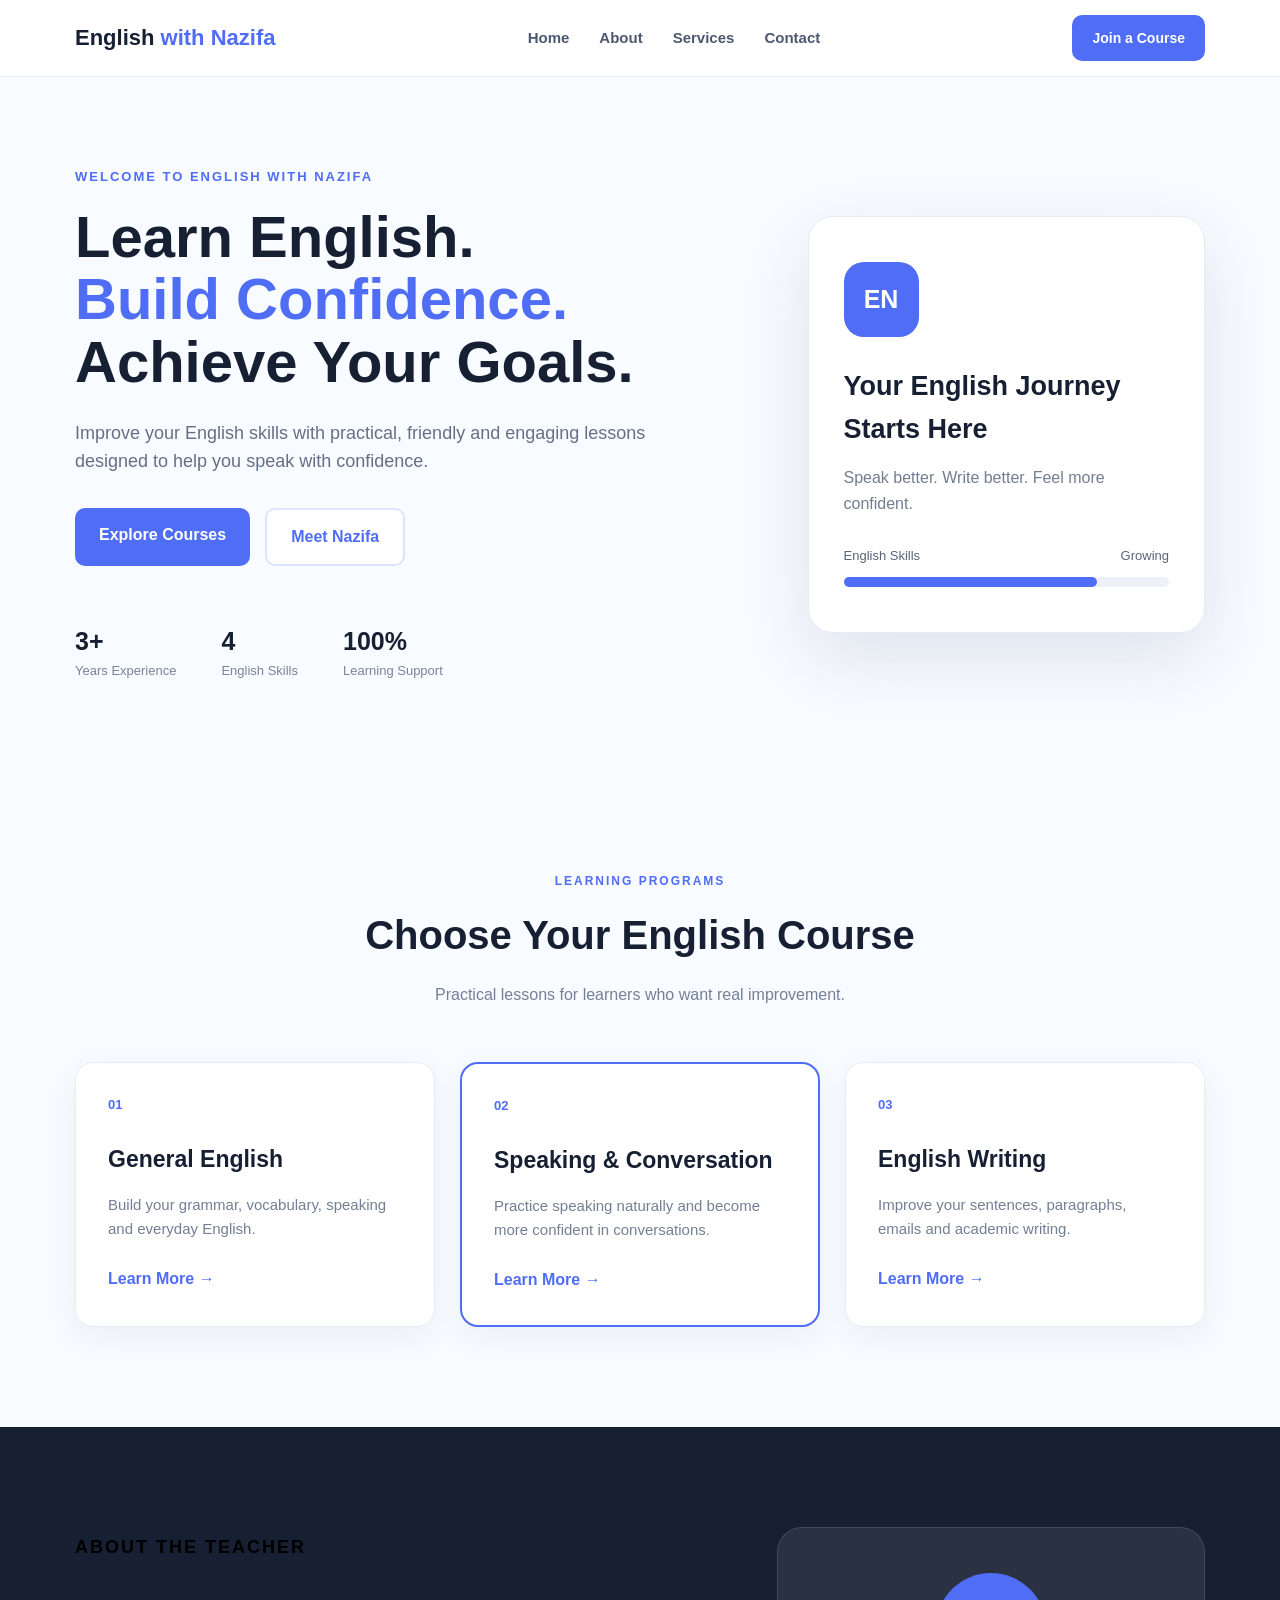
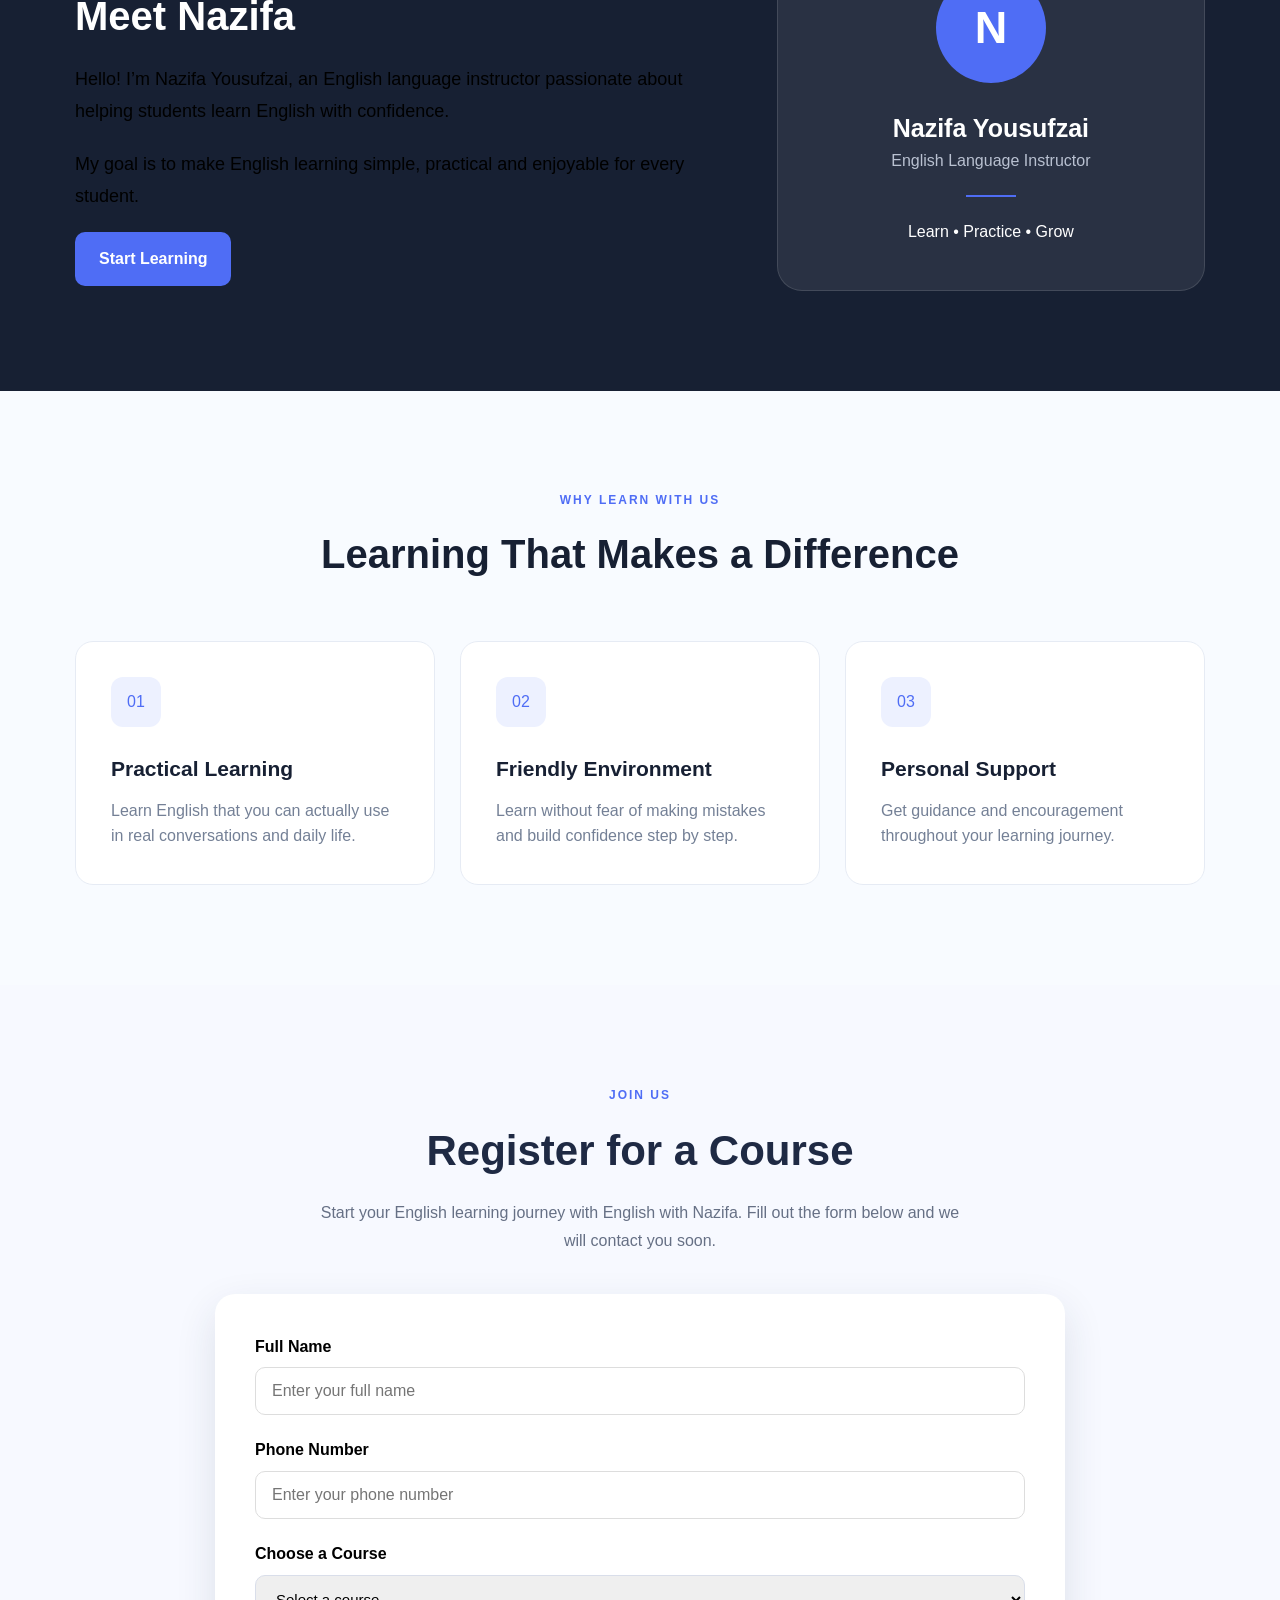
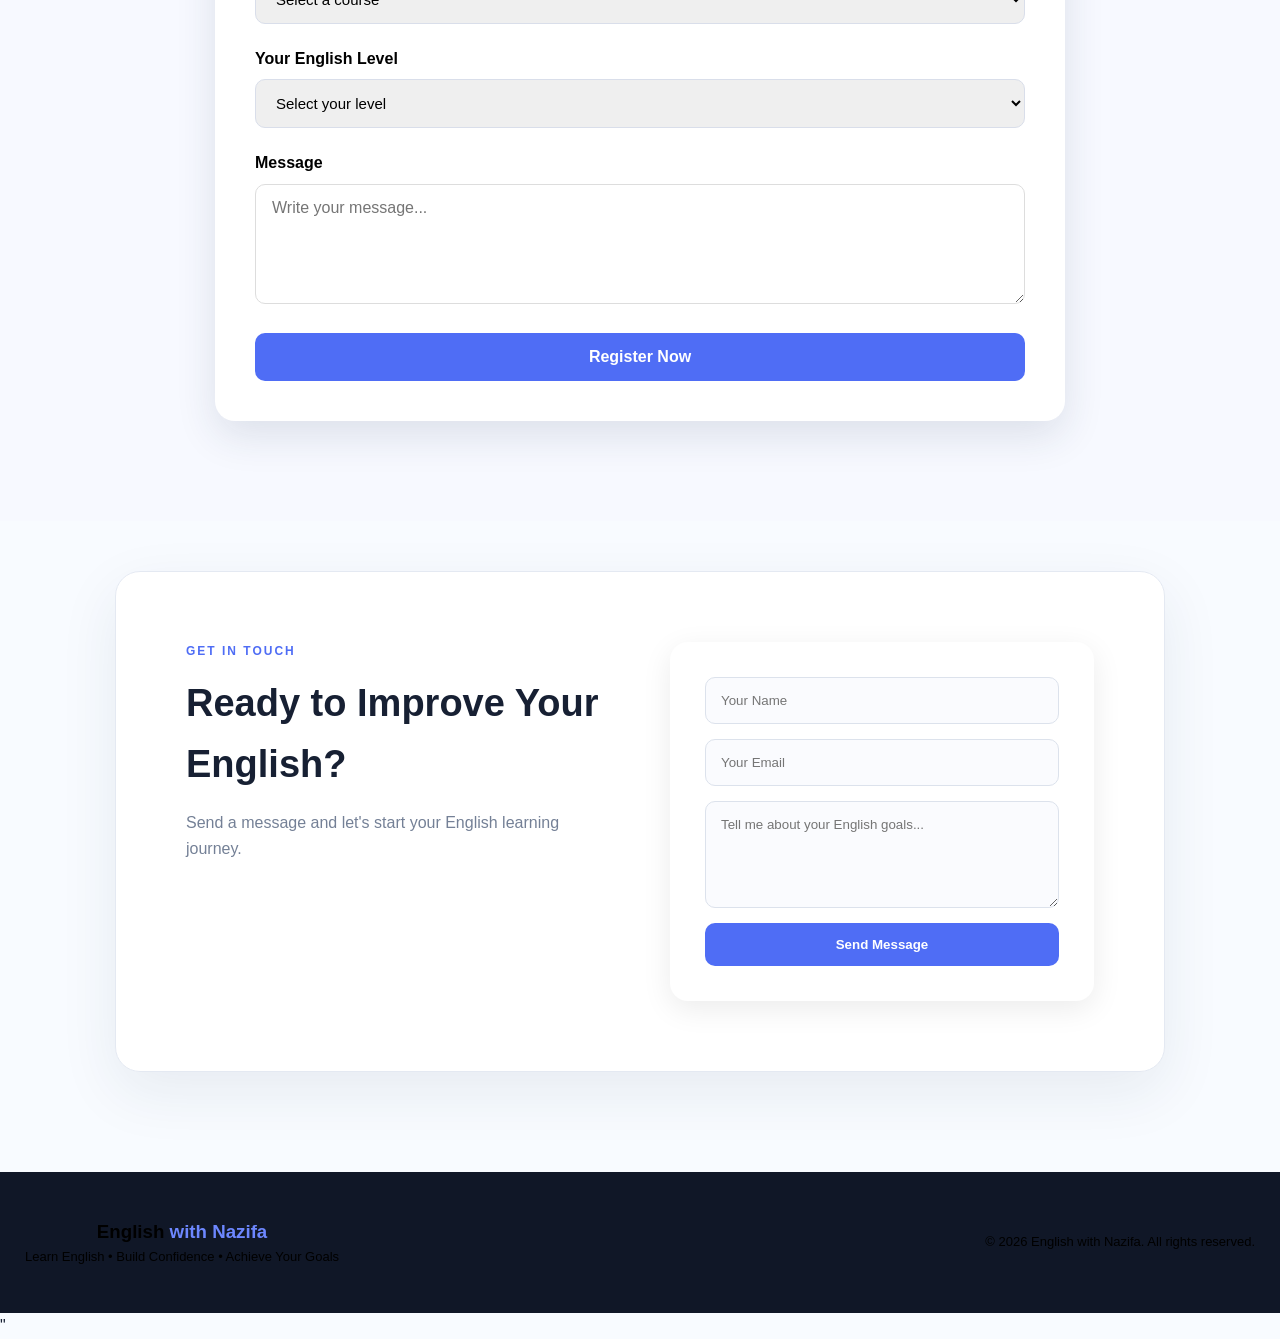
==== commit f509ee7b: "Update website" ====
--- a/index.html
+++ b/index.html
@@ -11,67 +11,6 @@
 
 <body>
 
-<section id="python-vocabulary" style="padding:40px 20px;background:#f3f7f6;text-align:center;">
-  <h2>Learn English with Python</h2>
-  <p>Explore vocabulary from our learning system.</p>
-  <div id="vocabulary-list">Loading vocabulary...</div>
-</section>
-
-<script>
-fetch("/api/vocabulary")
-  .then(response => {
-    if (!response.ok) throw new Error("Could not load vocabulary");
-    return response.json();
-  })
-  .then(words => {
-    const list = document.getElementById("vocabulary-list");
-    list.innerHTML = "";
-
-    words.forEach(item => {
-      const card = document.createElement("div");
-      card.style.cssText =
-        "background:white;padding:18px;margin:12px auto;max-width:500px;border-radius:12px;text-align:left;";
-
-      const word = document.createElement("h3");
-      word.textContent = item.word;
-
-      const meaning = document.createElement("p");
-      meaning.textContent = "Meaning: " + item.meaning;
-
-      const example = document.createElement("p");
-      example.textContent = "Example: " + item.example;
-
-      card.append(word, meaning, example);
-      list.appendChild(card);
-    });
-  })
-  .catch(() => {
-    document.getElementById("vocabulary-list").textContent =
-      "Could not connect to the Python server.";
-  });
-</script>
-<section id="vocabulary-quiz" class="quiz-section">
-  <h2>Test Your English</h2>
-  <p>Choose the correct meaning of each word.</p>
-
-  <div id="quiz-card">
-    <p id="question-number">Question 1</p>
-    <h3 id="quiz-word">Loading...</h3>
-    <div id="quiz-options"></div>
-    <p id="quiz-feedback" aria-live="polite"></p>
-    <button id="next-question" type="button" disabled>
-      Next Question →
-    </button>
-  </div>
-
-  <div id="quiz-result" hidden>
-    <h3>Quiz Completed!</h3>
-    <p id="final-score"></p>
-    <button id="restart-quiz" type="button">
-      Try Again
-    </button>
-  </div>
-</section>
 
 <style>
   .quiz-section {
@@ -254,20 +193,6 @@
     document.getElementById("final-score").textContent =
       `Your score: ${score} / ${questions.length}`;
 
-    try {
-      await fetch("/api/quiz-result", {
-        method: "POST",
-        headers: { "Content-Type": "application/json" },
-        body: JSON.stringify({
-          score,
-          total: questions.length
-        })
-      });
-    } catch (error) {
-      console.error("Could not save quiz result:", error);
-    }
-  });
-
   document.getElementById("restart-quiz")
     .addEventListener("click", startQuiz);
 
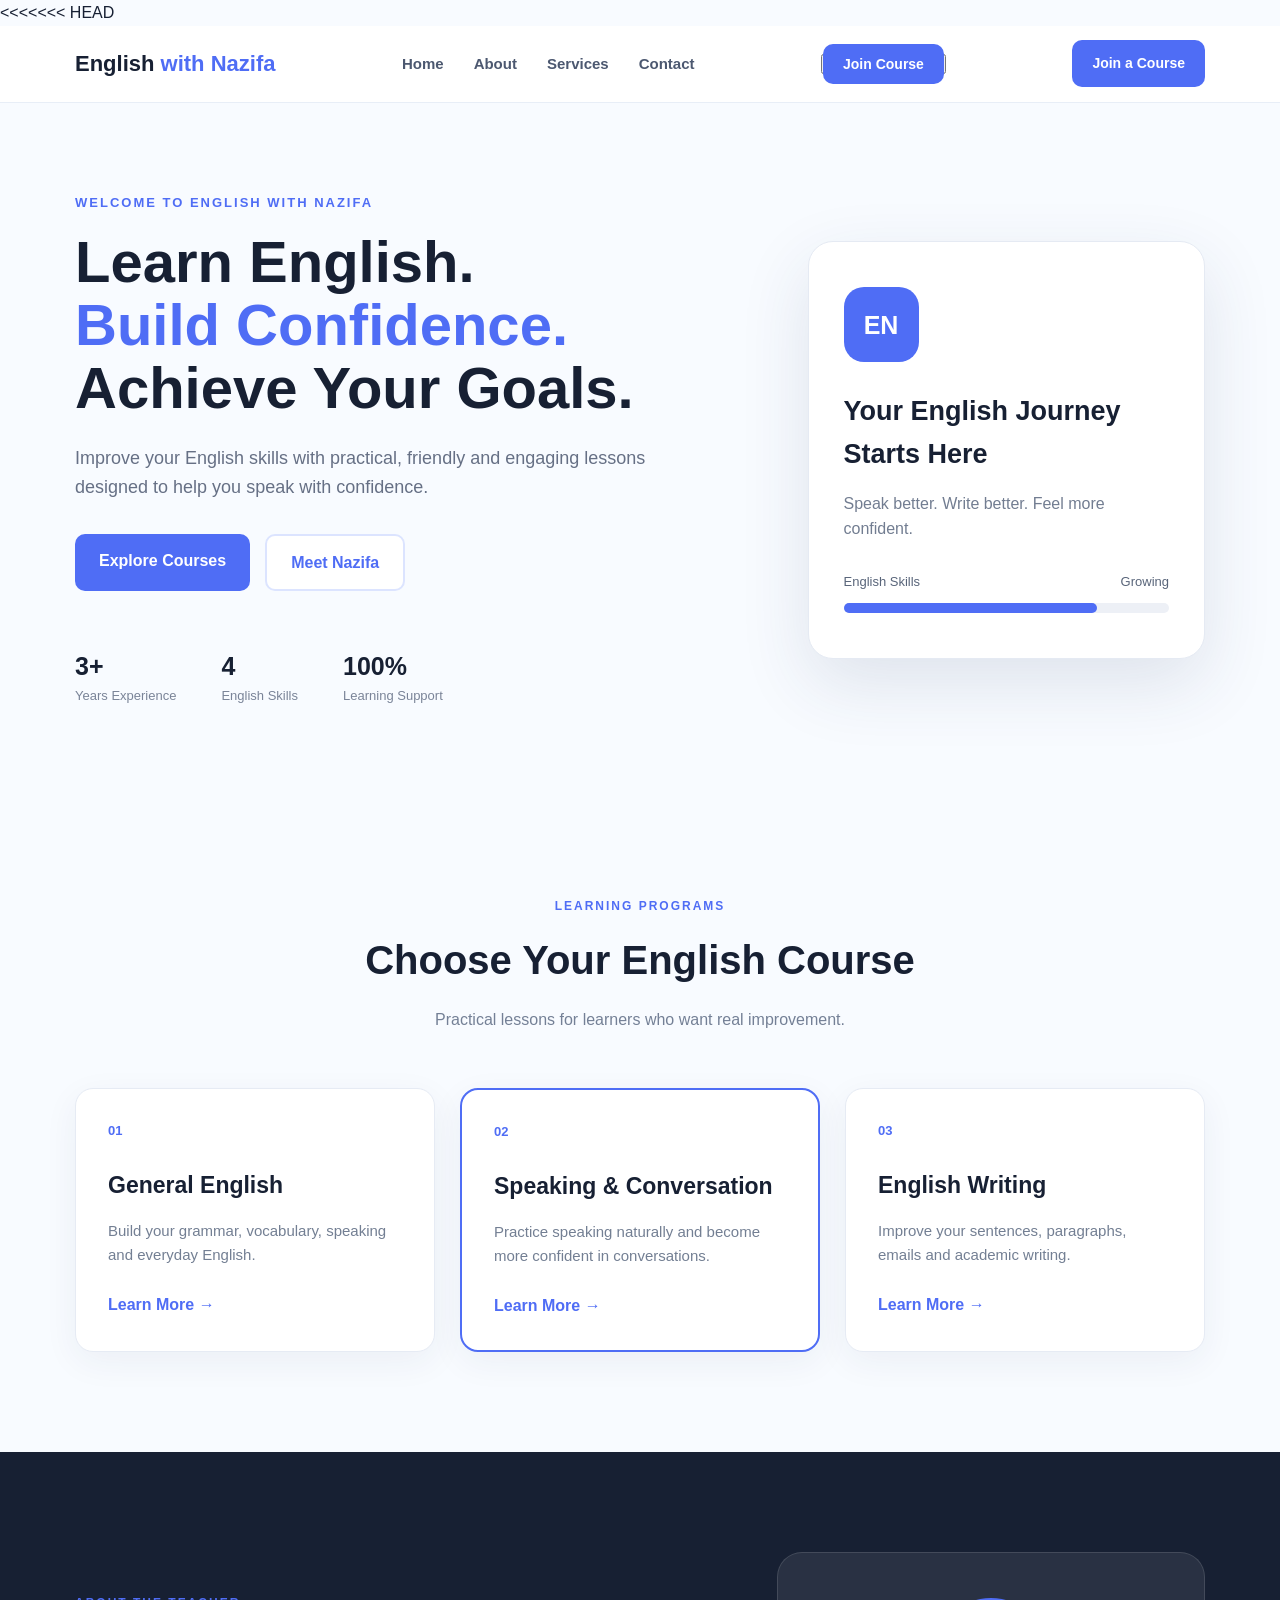
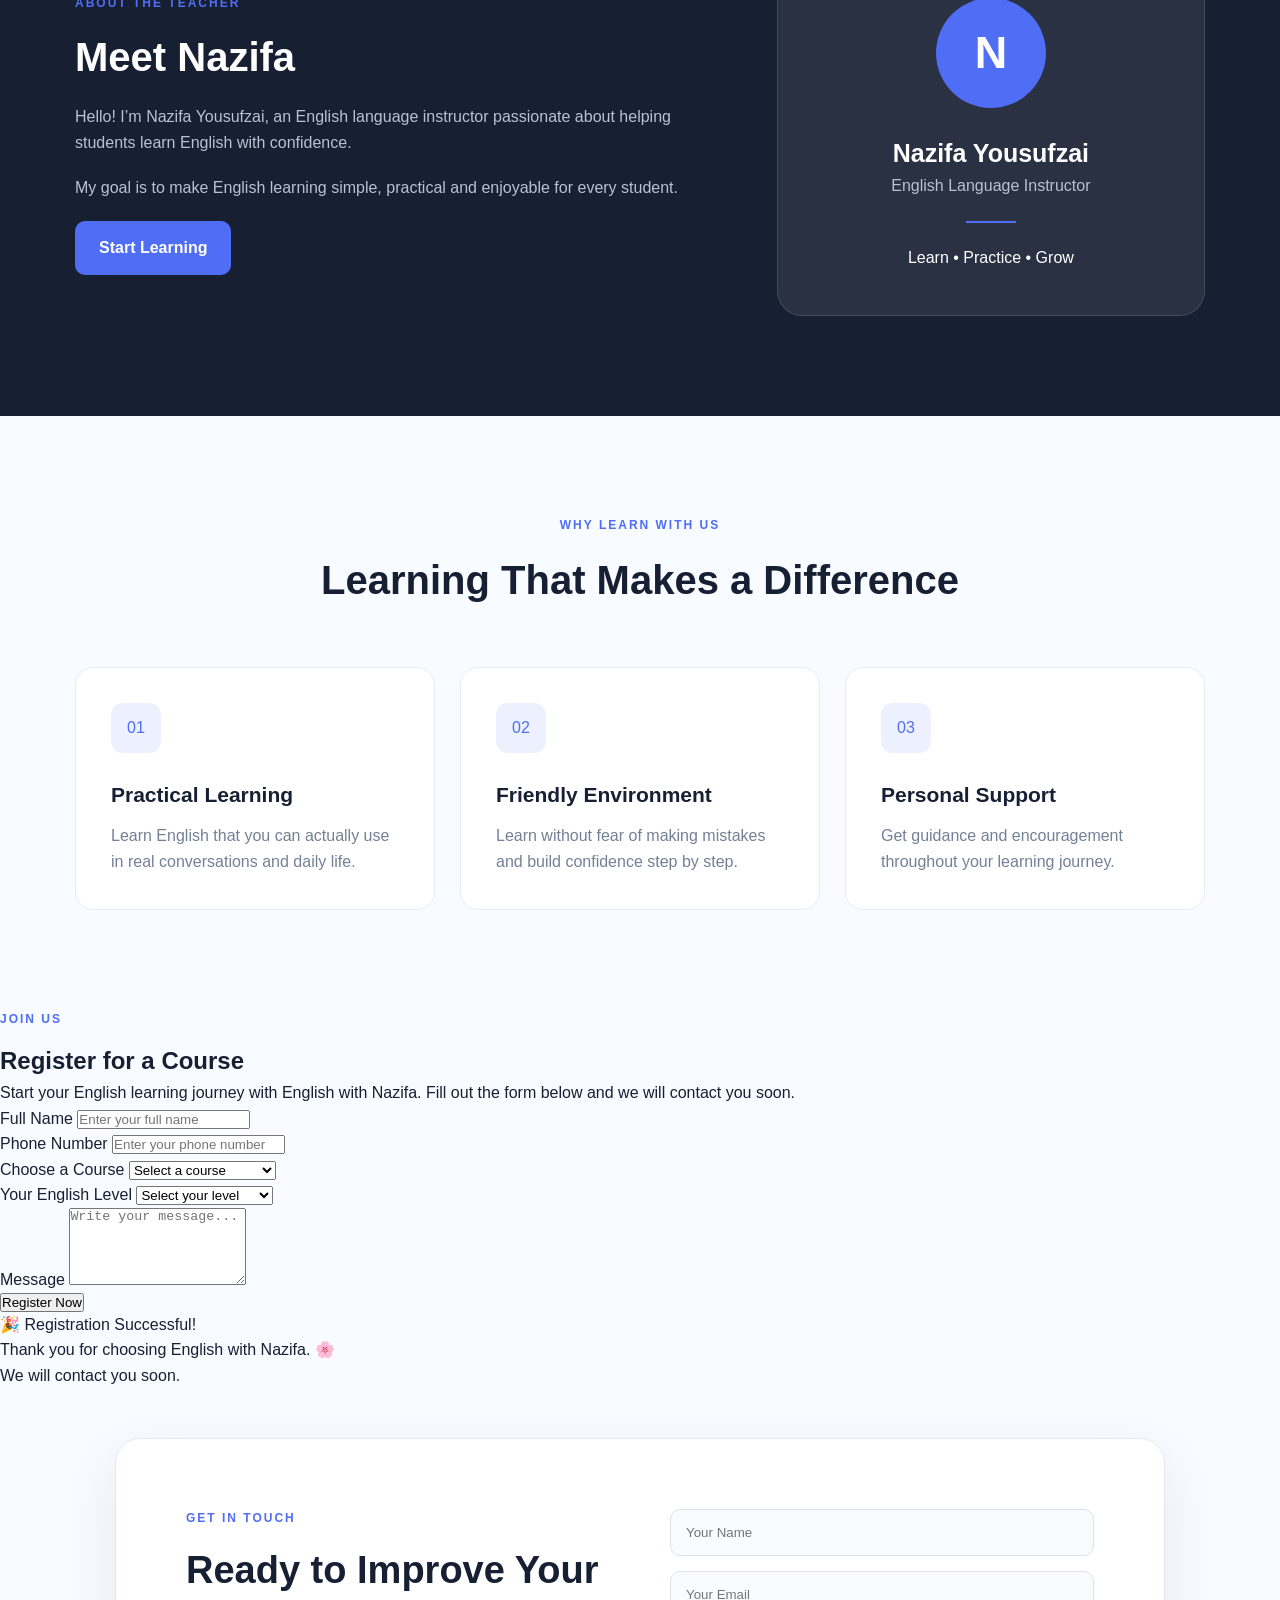
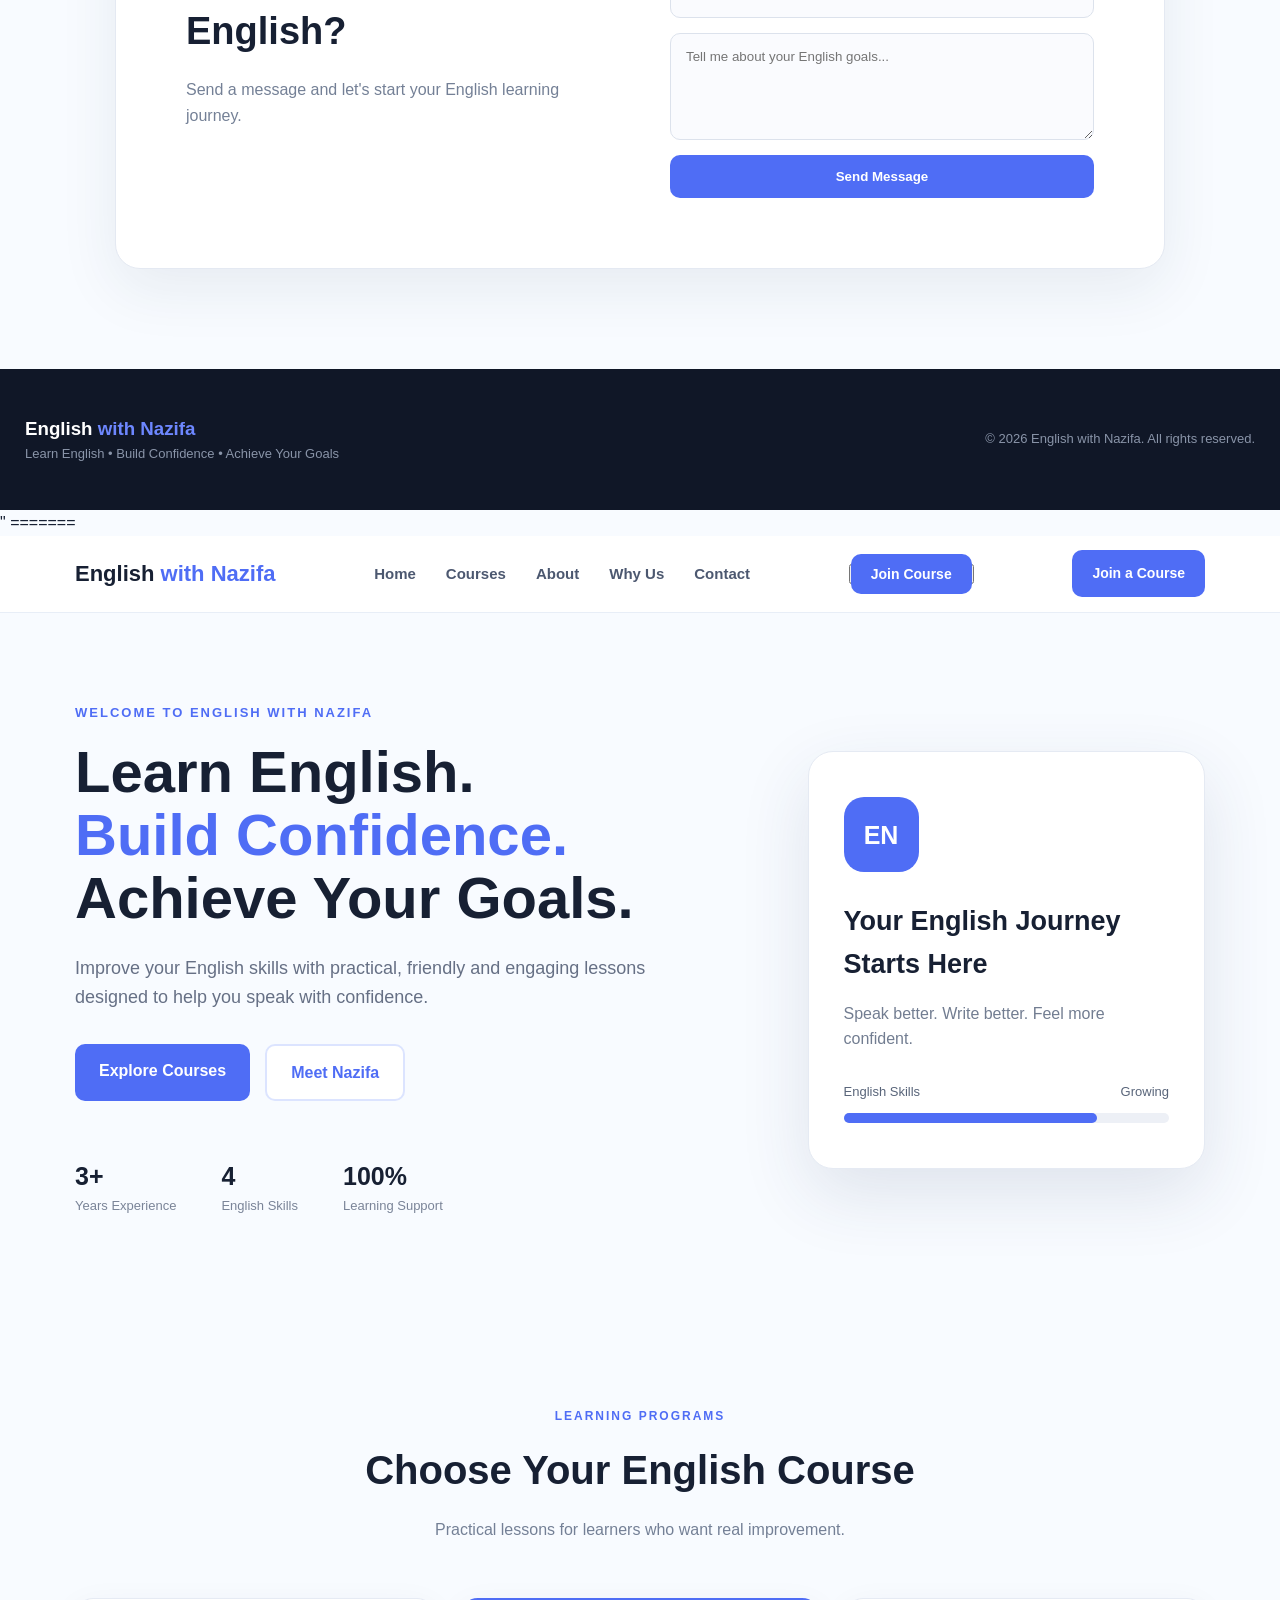
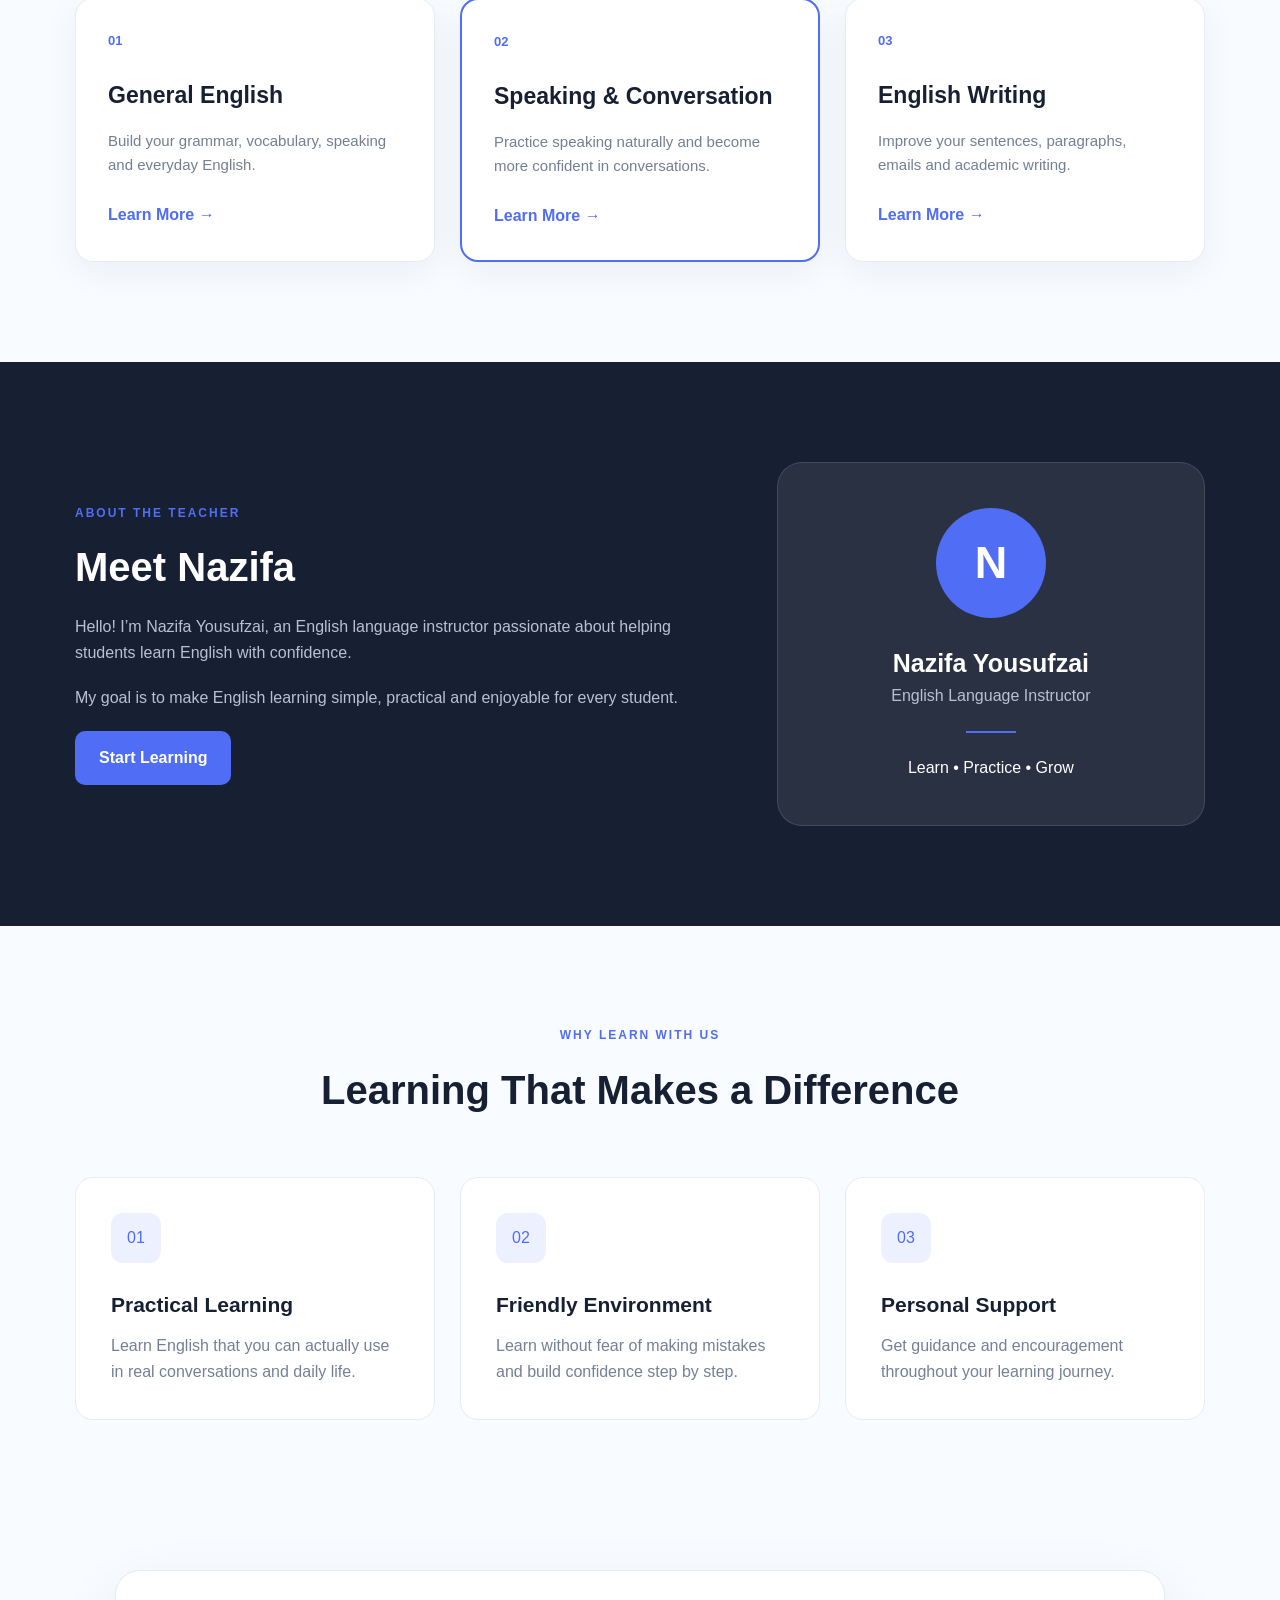
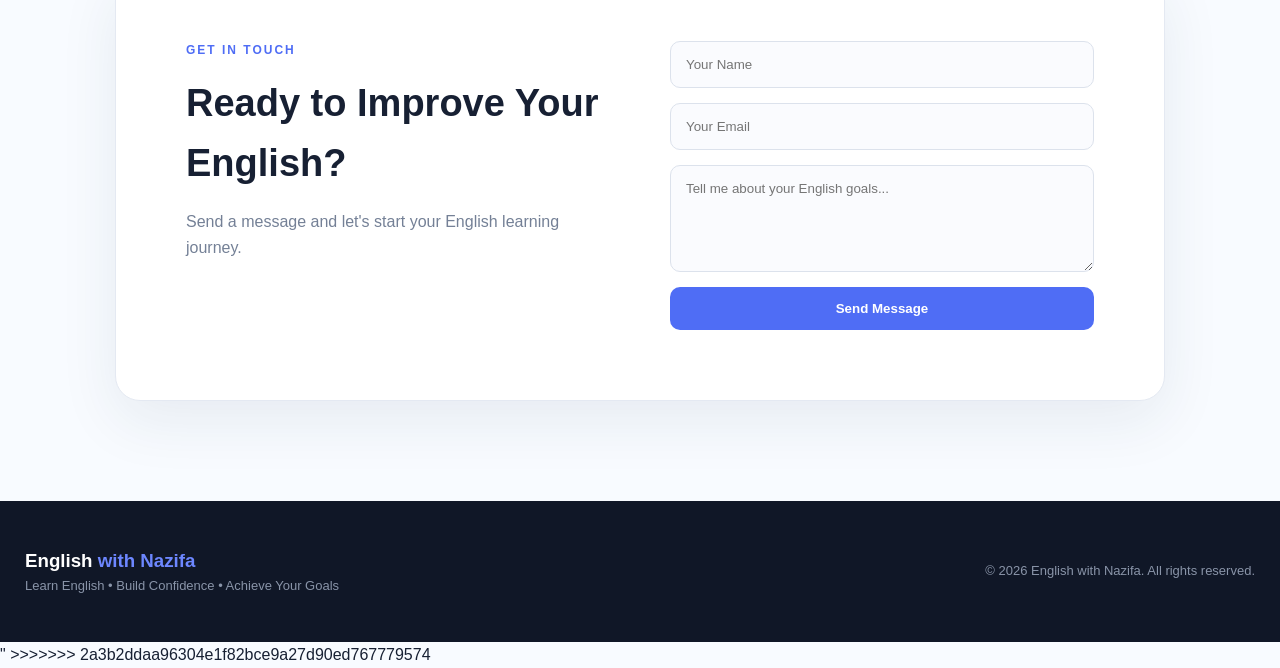
==== commit ec01bbc0: "Complete website merge" ====
--- a/index.html
+++ b/index.html
@@ -1,3 +1,4 @@
+<<<<<<< HEAD
 <!DOCTYPE html>
 <html lang="en">
 <head>
@@ -717,3 +718,438 @@
 
 </body>
 </html>"
+=======
+<!DOCTYPE html>
+<html lang="en">
+<head>
+    <meta charset="UTF-8">
+    <meta name="viewport" content="width=device-width, initial-scale=1.0">
+
+    <title>English with Nazifa</title>
+
+    <link rel="stylesheet" href="style.css">
+</head>
+
+<body>
+
+    <!-- Navigation -->
+    <header class="header">
+        <nav class="navbar">
+
+            <a href="#" class="logo">
+                English <span>with Nazifa</span>
+            </a>
+
+            <ul class="nav-links">
+                <li><a href="#home">Home</a></li>
+                <li><a href="#courses">Courses</a></li>
+                <li><a href="#about">About</a></li>
+                <li><a href="#features">Why Us</a></li>
+                <li><a href="#contact">Contact</a></li>
+            </ul>
+            <button class="menu-toggle" aria-label="open Menu">
+                <a href="#Courses" class="nav-button"> Join Course</a>
+            </button>
+
+            <a href="#contact" class="nav-button">
+                Join a Course
+            </a>
+
+        </nav>
+    </header>
+
+
+    <!-- Hero Section -->
+    <main>
+
+        <section id="home" class="hero">
+
+            <div class="hero-content">
+
+                <p class="small-title">
+                    WELCOME TO ENGLISH WITH NAZIFA
+                </p>
+
+                <h1>
+                    Learn English.
+                    <span>Build Confidence.</span>
+                    Achieve Your Goals.
+                </h1>
+
+                <p class="hero-text">
+                    Improve your English skills with practical,
+                    friendly and engaging lessons designed to help
+                    you speak with confidence.
+                </p>
+
+                <div class="hero-buttons">
+
+                    <a href="#courses" class="btn primary-btn">
+                        Explore Courses
+                    </a>
+
+                    <a href="#about" class="btn secondary-btn">
+                        Meet Nazifa
+                    </a>
+
+                </div>
+
+                <div class="hero-stats">
+
+                    <div>
+                        <strong>3+</strong>
+                        <span>Years Experience</span>
+                    </div>
+
+                    <div>
+                        <strong>4</strong>
+                        <span>English Skills</span>
+                    </div>
+
+                    <div>
+                        <strong>100%</strong>
+                        <span>Learning Support</span>
+                    </div>
+
+                </div>
+
+            </div>
+
+
+            <div class="hero-card">
+
+                <div class="card-icon">
+                    EN
+                </div>
+
+                <h3>
+                    Your English Journey Starts Here
+                </h3>
+
+                <p>
+                    Speak better. Write better.
+                    Feel more confident.
+                </p>
+
+                <div class="progress-box">
+
+                    <div class="progress-title">
+                        <span>English Skills</span>
+                        <span>Growing</span>
+                    </div>
+
+                    <div class="progress">
+                        <div class="progress-bar"></div>
+                    </div>
+
+                </div>
+
+            </div>
+
+        </section>
+
+
+        <!-- Courses -->
+        <section id="courses" class="section">
+
+            <div class="section-heading">
+
+                <p class="section-label">
+                    LEARNING PROGRAMS
+                </p>
+
+                <h2>
+                    Choose Your English Course
+                </h2>
+
+                <p>
+                    Practical lessons for learners who want
+                    real improvement.
+                </p>
+
+            </div>
+
+
+            <div class="courses-grid">
+
+                <article class="course-card">
+
+                    <div class="course-number">
+                        01
+                    </div>
+
+                    <h3>
+                        General English
+                    </h3>
+
+                    <p>
+                        Build your grammar, vocabulary,
+                        speaking and everyday English.
+                    </p>
+
+                    <a href="#contact">
+                        Learn More →
+                    </a>
+
+                </article>
+
+
+                <article class="course-card featured">
+
+                    <div class="course-number">
+                        02
+                    </div>
+
+                    <h3>
+                        Speaking & Conversation
+                    </h3>
+
+                    <p>
+                        Practice speaking naturally and
+                        become more confident in conversations.
+                    </p>
+
+                    <a href="#contact">
+                        Learn More →
+                    </a>
+
+                </article>
+
+
+                <article class="course-card">
+
+                    <div class="course-number">
+                        03
+                    </div>
+
+                    <h3>
+                        English Writing
+                    </h3>
+
+                    <p>
+                        Improve your sentences, paragraphs,
+                        emails and academic writing.
+                    </p>
+
+                    <a href="#contact">
+                        Learn More →
+                    </a>
+
+                </article>
+
+            </div>
+
+        </section>
+
+
+        <!-- About -->
+        <section id="about" class="about-section">
+
+            <div class="about-content">
+
+                <p class="section-label">
+                    ABOUT THE TEACHER
+                </p>
+
+                <h2>
+                    Meet Nazifa
+                </h2>
+
+                <p>
+                    Hello! I’m Nazifa Yousufzai, an English
+                    language instructor passionate about helping
+                    students learn English with confidence.
+                </p>
+
+                <p>
+                    My goal is to make English learning simple,
+                    practical and enjoyable for every student.
+                </p>
+
+                <a href="#contact" class="btn primary-btn">
+                    Start Learning
+                </a>
+
+            </div>
+
+
+            <div class="about-card">
+
+                <div class="teacher-circle">
+                    N
+                </div>
+
+                <h3>
+                    Nazifa Yousufzai
+                </h3>
+
+                <p>
+                    English Language Instructor
+                </p>
+
+                <div class="teacher-line"></div>
+
+                <span>
+                    Learn • Practice • Grow
+                </span>
+
+            </div>
+
+        </section>
+
+
+        <!-- Why Us -->
+        <section id="features" class="section">
+
+            <div class="section-heading">
+
+                <p class="section-label">
+                    WHY LEARN WITH US
+                </p>
+
+                <h2>
+                    Learning That Makes a Difference
+                </h2>
+
+            </div>
+
+
+            <div class="features-grid">
+
+                <div class="feature">
+
+                    <div class="feature-icon">
+                        01
+                    </div>
+
+                    <h3>
+                        Practical Learning
+                    </h3>
+
+                    <p>
+                        Learn English that you can actually
+                        use in real conversations and daily life.
+                    </p>
+
+                </div>
+
+
+                <div class="feature">
+
+                    <div class="feature-icon">
+                        02
+                    </div>
+
+                    <h3>
+                        Friendly Environment
+                    </h3>
+
+                    <p>
+                        Learn without fear of making mistakes
+                        and build confidence step by step.
+                    </p>
+
+                </div>
+
+
+                <div class="feature">
+
+                    <div class="feature-icon">
+                        03
+                    </div>
+
+                    <h3>
+                        Personal Support
+                    </h3>
+
+                    <p>
+                        Get guidance and encouragement throughout
+                        your learning journey.
+                    </p>
+
+                </div>
+
+            </div>
+
+        </section>
+
+
+        <!-- Contact -->
+        <section id="contact" class="contact-section">
+
+            <div class="contact-content">
+
+                <p class="section-label">
+                    GET IN TOUCH
+                </p>
+
+                <h2>
+                    Ready to Improve Your English?
+                </h2>
+
+                <p>
+                    Send a message and let's start your
+                    English learning journey.
+                </p>
+
+            </div>
+
+
+            <form class="contact-form">
+
+                <input
+                    type="text"
+                    placeholder="Your Name"
+                    required
+                >
+
+                <input
+                    type="email"
+                    placeholder="Your Email"
+                    required
+                >
+
+                <textarea
+                    placeholder="Tell me about your English goals..."
+                    rows="5"
+                    required
+                ></textarea>
+
+                <button type="submit" class="btn primary-btn">
+                    Send Message
+                </button>
+
+            </form>
+
+        </section>
+
+    </main>
+
+
+    <!-- Footer -->
+    <footer class="footer">
+
+        <div>
+            <h3>
+                English <span>with Nazifa</span>
+            </h3>
+
+            <p>
+                Learn English • Build Confidence •
+                Achieve Your Goals
+            </p>
+        </div>
+
+        <p class="copyright">
+            © 2026 English with Nazifa. All rights reserved.
+        </p>
+
+    </footer>
+
+
+    <script src="script.js"></script> 
+
+
+</body>
+</html>"
+>>>>>>> 2a3b2ddaa96304e1f82bce9a27d90ed767779574
--- a/style.css
+++ b/style.css
@@ -493,472 +493,4 @@
     .contact-section {
         padding: 35px 22px;
     }
-}
-/* Mobile Menu */
-
-.menu-toggle {
-    display: none;
-    background: #4f6df5;
-    color: white;
-    border: none;
-    font-size: 24px;
-    width: 45px;
-    height: 45px;
-    border-radius: 10px;
-    cursor: pointer;
-}
-
-@media (max-width: 900px) {
-
-    .navbar {
-        position: relative;
-    }
-
-    .menu-toggle {
-        display: flex;
-        align-items: center;
-        justify-content: center;
-    }
-
-    .nav-links {
-        position: absolute;
-        top: 76px;
-        left: 20px;
-        right: 20px;
-        background: white;
-        flex-direction: column;
-        gap: 0;
-        padding: 10px 0;
-        border-radius: 15px;
-        box-shadow: 0 15px 40px rgba(30, 50, 80, 0.15);
-        display: none;
-    }
-
-    .nav-links.active {
-        display: flex;
-    }
-
-    .nav-links li a {
-        display: block;
-        padding: 15px 20px;
-    }
-
-    .nav-button {
-        display: none;
-    }
-}
-/* Registration Section */
-
-.registration-section {
-    padding: 100px 20px;
-    background: #f7f9ff;
-}
-
-.registration-content {
-    max-width: 850px;
-    margin: auto;
-    text-align: center;
-}
-
-.registration-content .section-label {
-    color: #4f6df5;
-    font-weight: 700;
-    letter-spacing: 2px;
-    margin-bottom: 12px;
-}
-
-.registration-content h2 {
-    font-size: 42px;
-    margin-bottom: 15px;
-    color: #1f2a44;
-}
-
-.registration-content > p {
-    max-width: 650px;
-    margin: 0 auto 40px;
-    color: #667085;
-    line-height: 1.7;
-}
-
-.registration-form {
-    background: white;
-    padding: 40px;
-    border-radius: 20px;
-    box-shadow: 0 15px 40px rgba(30, 50, 80, 0.12);
-    text-align: left;
-}
-
-.form-group {
-    margin-bottom: 22px;
-}
-
-.form-group label {
-    display: block;
-    margin-bottom: 8px;
-    font-weight: 600;
-    color: #1f2a44;
-}
-
-.form-group input,
-.form-group select,
-.form-group textarea {
-    width: 100%;
-    padding: 14px 16px;
-    border: 1px solid #d9deea;
-    border-radius: 10px;
-    font-size: 15px;
-    font-family: inherit;
-    box-sizing: border-box;
-    outline: none;
-    transition: 0.3s;
-}
-
-.form-group input:focus,
-.form-group select:focus,
-.form-group textarea:focus {
-    border-color: #4f6df5;
-    box-shadow: 0 0 0 3px rgba(79, 109, 245, 0.1);
-}
-
-.form-group textarea {
-    resize: vertical;
-}
-
-.register-button {
-    width: 100%;
-    padding: 15px;
-    border: none;
-    border-radius: 10px;
-    background: #4f6df5;
-    color: white;
-    font-size: 16px;
-    font-weight: 700;
-    cursor: pointer;
-    transition: 0.3s;
-}
-
-.register-button:hover {
-    background: #3d58d8;
-    transform: translateY(-2px);
-}
-
-/* Mobile Registration */
-
-@media (max-width: 600px) {
-
-    .registration-section {
-        padding: 70px 18px;
-    }
-
-    .registration-content h2 {
-        font-size: 32px;
-    }
-
-    .registration-form {
-        padding: 25px;
-    }
-}
-/* Registration Success Message */
-
-.registration-message {
-    display: none;
-    margin-top: 20px;
-    padding: 20px;
-    background: #eef4ff;
-    border-radius: 12px;
-    text-align: center;
-    color: #1f2a44;
-    font-weight: 600;
-    line-height: 1.8;
-}
-/* =========================
-   Professional Animations
-   ========================= */
-
-html {
-    scroll-behavior: smooth;
-}
-
-/* Smooth section appearance */
-
-section {
-    animation: fadeUp 0.8s ease both;
-}
-
-@keyframes fadeUp {
-    from {
-        opacity: 0;
-        transform: translateY(20px);
-    }
-
-    to {
-        opacity: 1;
-        transform: translateY(0);
-    }
-}
-
-/* Course Cards */
-
-.course-card {
-    transition: transform 0.3s ease, box-shadow 0.3s ease;
-}
-/* Buttons */
-
-button,
-a {
-    transition: all 0.3s ease;
-}
-
-.register-button:hover,
-.nav-button:hover,
-.hero-buttons a:hover,
-button:hover {
-    transform: translateY(-3px);
-    box-shadow: 0 10px 25px rgba(79, 109, 245, 0.20);
-}
-
-/* Navigation Links */
-
-.nav-links a {
-    transition: color 0.3s ease, transform 0.3s ease;
-}
-
-.nav-links a:hover {
-    transform: translateY(-2px);
-}
-
-/* Images */
-
-img {
-    transition: transform 0.4s ease;
-}
-
-img:hover {
-    transform: scale(1.03);
-}
-/* About Page */
-
-.about-page {
-    min-height: 70vh;
-    display: flex;
-    justify-content: center;
-    align-items: center;
-    padding: 80px 20px;
-    text-align: center;
-}
-
-.about-content {
-    max-width: 800px;
-    margin: auto;
-}
-
-.about-content h1 {
-    font-size: 42px;
-    margin-bottom: 25px;
-}
-
-.about-content p {
-    font-size: 18px;
-    line-height: 1.8;
-    margin-bottom: 20px;
-}
-
-.about-content .register-button {
-    display: inline-block;
-    margin-top: 15px;
-    text-decoration: none;
-}
-
-footer {
-    text-align: center;
-    padding: 25px 20px;
-}
-
-footer p {
-    font-size: 14px;
-    line-height: 1.6;
-    margin: 0;
-}
-.about-content h1,
-.about-content p,
-footer p {
-    color: #000000;
-}
-.about-content h1,
-.about-content p,
-footer,
-footer p {
-    color: #000 !important;
-}
-/* Services Page */
-
-.services-page {
-    padding: 80px 20px;
-    min-height: 70vh;
-}
-
-.services-header {
-    text-align: center;
-    max-width: 750px;
-    margin: 0 auto 50px;
-}
-
-.services-header h1 {
-    font-size: 42px;
-    margin-bottom: 15px;
-    color: #000 !important;
-}
-
-.services-header p {
-    font-size: 18px;
-    line-height: 1.7;
-    color: #000 !important;
-}
-
-.services-container {
-    display: grid;
-    grid-template-columns: repeat(3, 1fr);
-    gap: 25px;
-    max-width: 1100px;
-    margin: 0 auto;
-}
-
-.service-card {
-    padding: 35px 25px;
-    border-radius: 18px;
-    background: #ffffff;
-    box-shadow: 0 8px 25px rgba(0, 0, 0, 0.08);
-    text-align: center;
-    transition: all 0.3s ease;
-}
-
-.service-card:hover {
-    transform: translateY(-8px);
-    box-shadow: 0 15px 35px rgba(0, 0, 0, 0.12);
-}
-
-.service-card h2 {
-    margin-bottom: 15px;
-    color: #000 !important;
-}
-
-.service-card p {
-    line-height: 1.7;
-    margin-bottom: 25px;
-    color: #000 !important;
-}
-
-.service-card .register-button {
-    display: inline-block;
-    text-decoration: none;
-}
-
-
-/* Mobile */
-
-@media (max-width: 768px) {
-
-    .services-container {
-        grid-template-columns: 1fr;
-    }
-
-    .services-header h1 {
-        font-size: 32px;
-    }
-
-}
-/* Contact Page */
-
-.contact-page {
-    min-height: 70vh;
-    padding: 80px 20px;
-}
-
-.contact-header {
-    text-align: center;
-    max-width: 750px;
-    margin: 0 auto 45px;
-}
-
-.contact-header h1 {
-    font-size: 42px;
-    margin-bottom: 15px;
-    color: #000 !important;
-}
-
-.contact-header p {
-    font-size: 18px;
-    line-height: 1.7;
-    color: #000 !important;
-}
-
-.contact-container {
-    max-width: 700px;
-    margin: 0 auto;
-}
-
-.contact-form {
-    background: #fff;
-    padding: 35px;
-    border-radius: 18px;
-    box-shadow: 0 8px 30px rgba(0, 0, 0, 0.08);
-}
-
-.form-group {
-    margin-bottom: 22px;
-}
-
-.form-group label {
-    display: block;
-    margin-bottom: 8px;
-    font-weight: 600;
-    color: #000 !important;
-}
-
-.form-group input,
-.form-group textarea {
-    width: 100%;
-    padding: 14px 16px;
-    border: 1px solid #ddd;
-    border-radius: 10px;
-    font-size: 16px;
-    font-family: inherit;
-    box-sizing: border-box;
-    outline: none;
-    transition: all 0.3s ease;
-}
-
-.form-group input:focus,
-.form-group textarea:focus {
-    border-color: #4f6df5;
-    box-shadow: 0 0 0 3px rgba(79, 109, 245, 0.12);
-}
-
-.form-group textarea {
-    resize: vertical;
-}
-
-.contact-form .register-button {
-    border: none;
-    cursor: pointer;
-    font-size: 16px;
-}
-
-
-/* Mobile */
-
-@media (max-width: 768px) {
-
-    .contact-page {
-        padding: 50px 15px;
-    }
-
-    .contact-header h1 {
-        font-size: 32px;
-    }
-
-    .contact-form {
-        padding: 25px 20px;
-    }
-
 }
--- a/style.css
+++ b/style.css
@@ -493,472 +493,4 @@
     .contact-section {
         padding: 35px 22px;
     }
-}
-/* Mobile Menu */
-
-.menu-toggle {
-    display: none;
-    background: #4f6df5;
-    color: white;
-    border: none;
-    font-size: 24px;
-    width: 45px;
-    height: 45px;
-    border-radius: 10px;
-    cursor: pointer;
-}
-
-@media (max-width: 900px) {
-
-    .navbar {
-        position: relative;
-    }
-
-    .menu-toggle {
-        display: flex;
-        align-items: center;
-        justify-content: center;
-    }
-
-    .nav-links {
-        position: absolute;
-        top: 76px;
-        left: 20px;
-        right: 20px;
-        background: white;
-        flex-direction: column;
-        gap: 0;
-        padding: 10px 0;
-        border-radius: 15px;
-        box-shadow: 0 15px 40px rgba(30, 50, 80, 0.15);
-        display: none;
-    }
-
-    .nav-links.active {
-        display: flex;
-    }
-
-    .nav-links li a {
-        display: block;
-        padding: 15px 20px;
-    }
-
-    .nav-button {
-        display: none;
-    }
-}
-/* Registration Section */
-
-.registration-section {
-    padding: 100px 20px;
-    background: #f7f9ff;
-}
-
-.registration-content {
-    max-width: 850px;
-    margin: auto;
-    text-align: center;
-}
-
-.registration-content .section-label {
-    color: #4f6df5;
-    font-weight: 700;
-    letter-spacing: 2px;
-    margin-bottom: 12px;
-}
-
-.registration-content h2 {
-    font-size: 42px;
-    margin-bottom: 15px;
-    color: #1f2a44;
-}
-
-.registration-content > p {
-    max-width: 650px;
-    margin: 0 auto 40px;
-    color: #667085;
-    line-height: 1.7;
-}
-
-.registration-form {
-    background: white;
-    padding: 40px;
-    border-radius: 20px;
-    box-shadow: 0 15px 40px rgba(30, 50, 80, 0.12);
-    text-align: left;
-}
-
-.form-group {
-    margin-bottom: 22px;
-}
-
-.form-group label {
-    display: block;
-    margin-bottom: 8px;
-    font-weight: 600;
-    color: #1f2a44;
-}
-
-.form-group input,
-.form-group select,
-.form-group textarea {
-    width: 100%;
-    padding: 14px 16px;
-    border: 1px solid #d9deea;
-    border-radius: 10px;
-    font-size: 15px;
-    font-family: inherit;
-    box-sizing: border-box;
-    outline: none;
-    transition: 0.3s;
-}
-
-.form-group input:focus,
-.form-group select:focus,
-.form-group textarea:focus {
-    border-color: #4f6df5;
-    box-shadow: 0 0 0 3px rgba(79, 109, 245, 0.1);
-}
-
-.form-group textarea {
-    resize: vertical;
-}
-
-.register-button {
-    width: 100%;
-    padding: 15px;
-    border: none;
-    border-radius: 10px;
-    background: #4f6df5;
-    color: white;
-    font-size: 16px;
-    font-weight: 700;
-    cursor: pointer;
-    transition: 0.3s;
-}
-
-.register-button:hover {
-    background: #3d58d8;
-    transform: translateY(-2px);
-}
-
-/* Mobile Registration */
-
-@media (max-width: 600px) {
-
-    .registration-section {
-        padding: 70px 18px;
-    }
-
-    .registration-content h2 {
-        font-size: 32px;
-    }
-
-    .registration-form {
-        padding: 25px;
-    }
-}
-/* Registration Success Message */
-
-.registration-message {
-    display: none;
-    margin-top: 20px;
-    padding: 20px;
-    background: #eef4ff;
-    border-radius: 12px;
-    text-align: center;
-    color: #1f2a44;
-    font-weight: 600;
-    line-height: 1.8;
-}
-/* =========================
-   Professional Animations
-   ========================= */
-
-html {
-    scroll-behavior: smooth;
-}
-
-/* Smooth section appearance */
-
-section {
-    animation: fadeUp 0.8s ease both;
-}
-
-@keyframes fadeUp {
-    from {
-        opacity: 0;
-        transform: translateY(20px);
-    }
-
-    to {
-        opacity: 1;
-        transform: translateY(0);
-    }
-}
-
-/* Course Cards */
-
-.course-card {
-    transition: transform 0.3s ease, box-shadow 0.3s ease;
-}
-/* Buttons */
-
-button,
-a {
-    transition: all 0.3s ease;
-}
-
-.register-button:hover,
-.nav-button:hover,
-.hero-buttons a:hover,
-button:hover {
-    transform: translateY(-3px);
-    box-shadow: 0 10px 25px rgba(79, 109, 245, 0.20);
-}
-
-/* Navigation Links */
-
-.nav-links a {
-    transition: color 0.3s ease, transform 0.3s ease;
-}
-
-.nav-links a:hover {
-    transform: translateY(-2px);
-}
-
-/* Images */
-
-img {
-    transition: transform 0.4s ease;
-}
-
-img:hover {
-    transform: scale(1.03);
-}
-/* About Page */
-
-.about-page {
-    min-height: 70vh;
-    display: flex;
-    justify-content: center;
-    align-items: center;
-    padding: 80px 20px;
-    text-align: center;
-}
-
-.about-content {
-    max-width: 800px;
-    margin: auto;
-}
-
-.about-content h1 {
-    font-size: 42px;
-    margin-bottom: 25px;
-}
-
-.about-content p {
-    font-size: 18px;
-    line-height: 1.8;
-    margin-bottom: 20px;
-}
-
-.about-content .register-button {
-    display: inline-block;
-    margin-top: 15px;
-    text-decoration: none;
-}
-
-footer {
-    text-align: center;
-    padding: 25px 20px;
-}
-
-footer p {
-    font-size: 14px;
-    line-height: 1.6;
-    margin: 0;
-}
-.about-content h1,
-.about-content p,
-footer p {
-    color: #000000;
-}
-.about-content h1,
-.about-content p,
-footer,
-footer p {
-    color: #000 !important;
-}
-/* Services Page */
-
-.services-page {
-    padding: 80px 20px;
-    min-height: 70vh;
-}
-
-.services-header {
-    text-align: center;
-    max-width: 750px;
-    margin: 0 auto 50px;
-}
-
-.services-header h1 {
-    font-size: 42px;
-    margin-bottom: 15px;
-    color: #000 !important;
-}
-
-.services-header p {
-    font-size: 18px;
-    line-height: 1.7;
-    color: #000 !important;
-}
-
-.services-container {
-    display: grid;
-    grid-template-columns: repeat(3, 1fr);
-    gap: 25px;
-    max-width: 1100px;
-    margin: 0 auto;
-}
-
-.service-card {
-    padding: 35px 25px;
-    border-radius: 18px;
-    background: #ffffff;
-    box-shadow: 0 8px 25px rgba(0, 0, 0, 0.08);
-    text-align: center;
-    transition: all 0.3s ease;
-}
-
-.service-card:hover {
-    transform: translateY(-8px);
-    box-shadow: 0 15px 35px rgba(0, 0, 0, 0.12);
-}
-
-.service-card h2 {
-    margin-bottom: 15px;
-    color: #000 !important;
-}
-
-.service-card p {
-    line-height: 1.7;
-    margin-bottom: 25px;
-    color: #000 !important;
-}
-
-.service-card .register-button {
-    display: inline-block;
-    text-decoration: none;
-}
-
-
-/* Mobile */
-
-@media (max-width: 768px) {
-
-    .services-container {
-        grid-template-columns: 1fr;
-    }
-
-    .services-header h1 {
-        font-size: 32px;
-    }
-
-}
-/* Contact Page */
-
-.contact-page {
-    min-height: 70vh;
-    padding: 80px 20px;
-}
-
-.contact-header {
-    text-align: center;
-    max-width: 750px;
-    margin: 0 auto 45px;
-}
-
-.contact-header h1 {
-    font-size: 42px;
-    margin-bottom: 15px;
-    color: #000 !important;
-}
-
-.contact-header p {
-    font-size: 18px;
-    line-height: 1.7;
-    color: #000 !important;
-}
-
-.contact-container {
-    max-width: 700px;
-    margin: 0 auto;
-}
-
-.contact-form {
-    background: #fff;
-    padding: 35px;
-    border-radius: 18px;
-    box-shadow: 0 8px 30px rgba(0, 0, 0, 0.08);
-}
-
-.form-group {
-    margin-bottom: 22px;
-}
-
-.form-group label {
-    display: block;
-    margin-bottom: 8px;
-    font-weight: 600;
-    color: #000 !important;
-}
-
-.form-group input,
-.form-group textarea {
-    width: 100%;
-    padding: 14px 16px;
-    border: 1px solid #ddd;
-    border-radius: 10px;
-    font-size: 16px;
-    font-family: inherit;
-    box-sizing: border-box;
-    outline: none;
-    transition: all 0.3s ease;
-}
-
-.form-group input:focus,
-.form-group textarea:focus {
-    border-color: #4f6df5;
-    box-shadow: 0 0 0 3px rgba(79, 109, 245, 0.12);
-}
-
-.form-group textarea {
-    resize: vertical;
-}
-
-.contact-form .register-button {
-    border: none;
-    cursor: pointer;
-    font-size: 16px;
-}
-
-
-/* Mobile */
-
-@media (max-width: 768px) {
-
-    .contact-page {
-        padding: 50px 15px;
-    }
-
-    .contact-header h1 {
-        font-size: 32px;
-    }
-
-    .contact-form {
-        padding: 25px 20px;
-    }
-
 }
